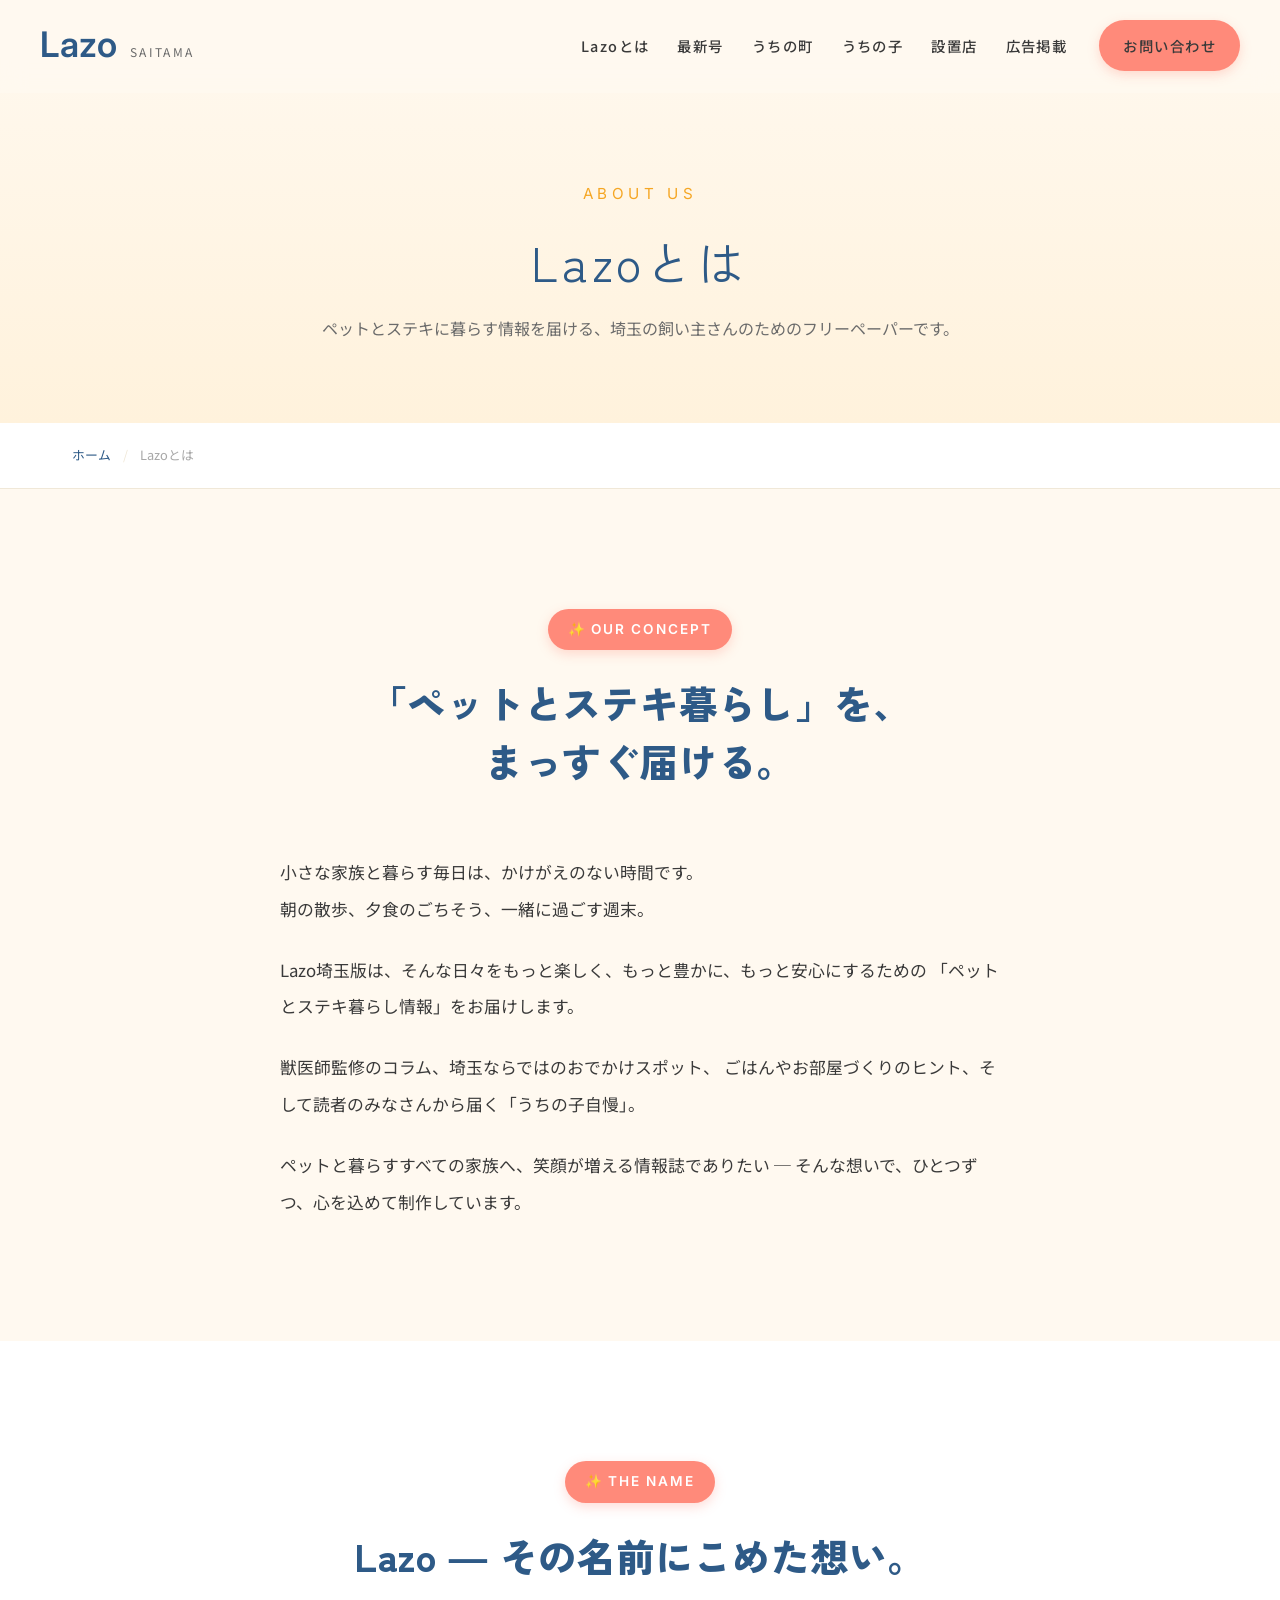
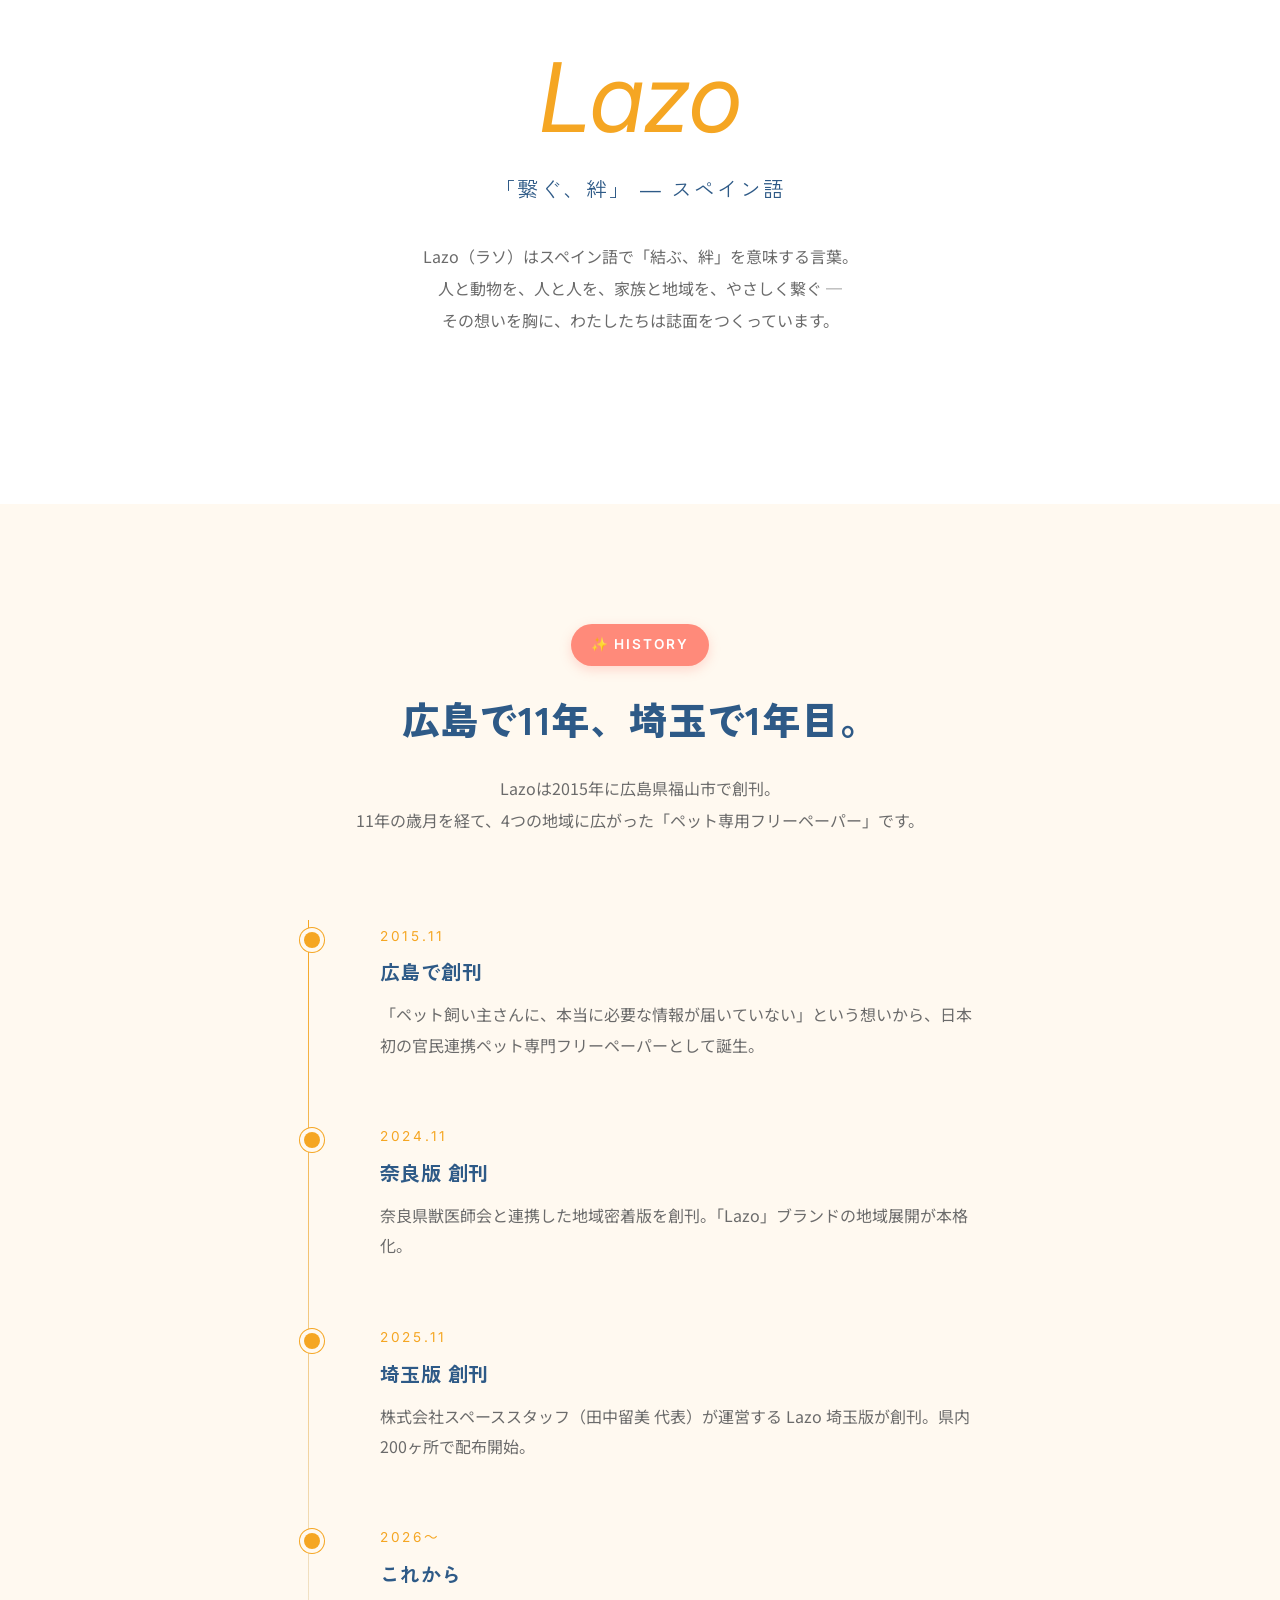
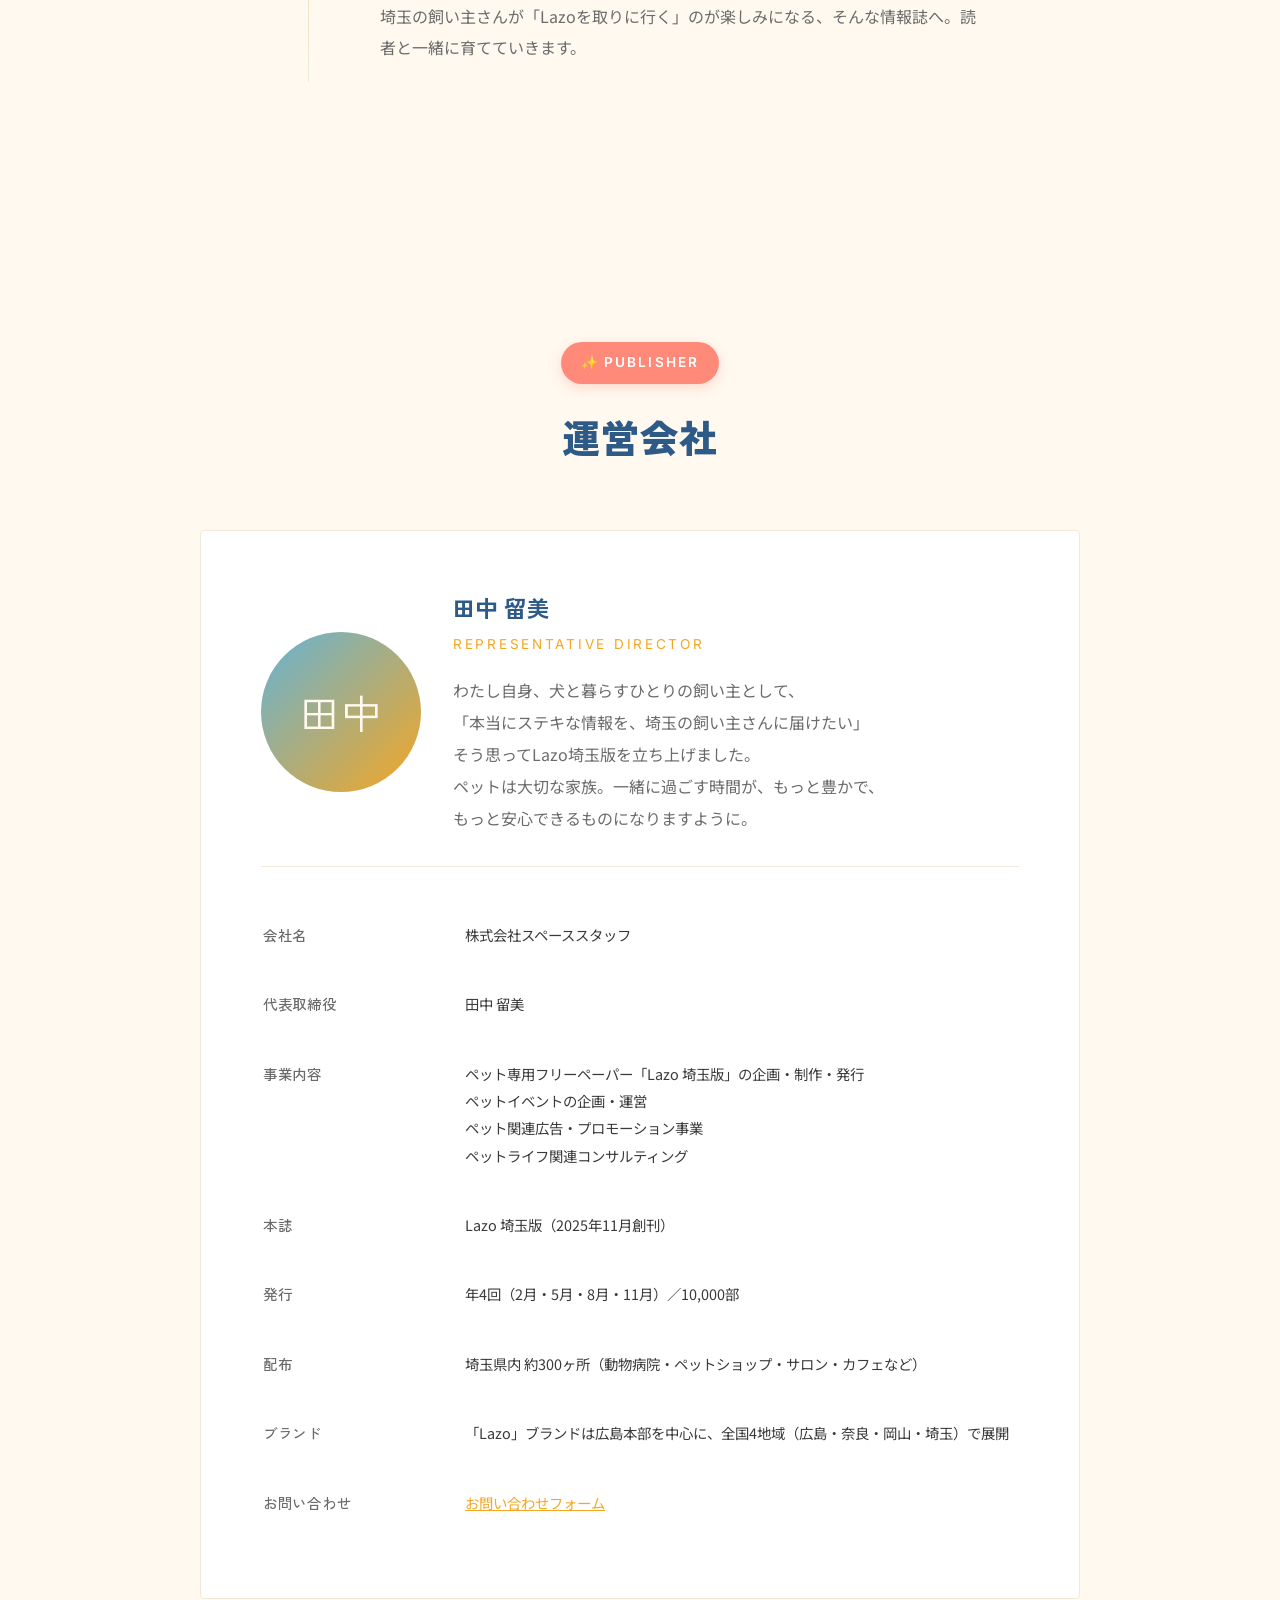
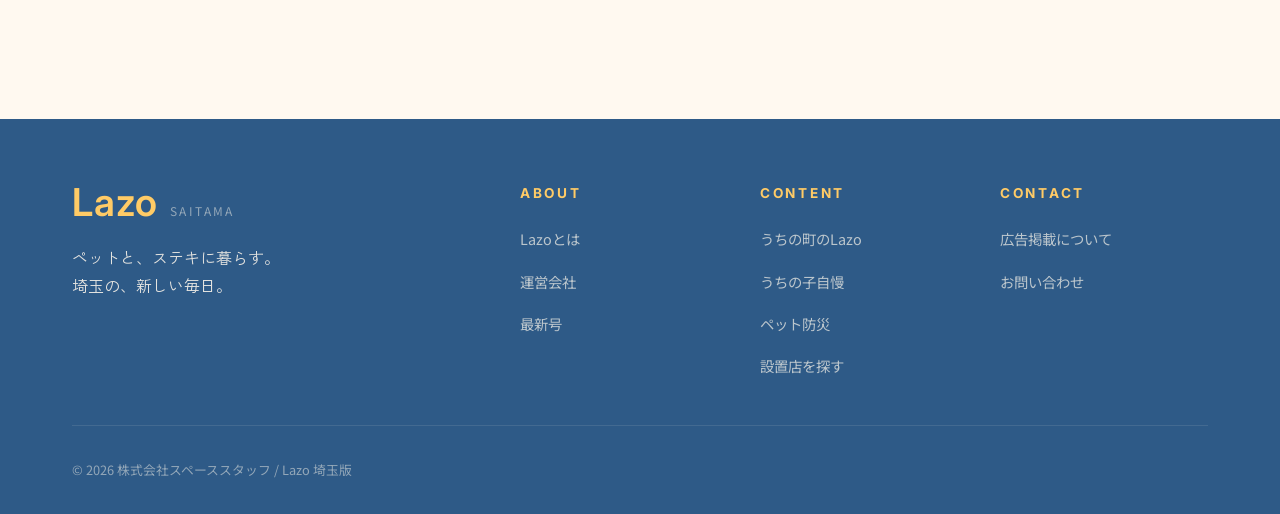
==== about.html @ b461d2d9 "Initial commit: Lazo 埼玉版 公式サイト初版 - 全11ページの静的HTML構成 - Zen Kaku Gothic New / Noto Sans JPによるゴシックデザイン -" ====
<!DOCTYPE html>
<html lang="ja">
<head>
<meta charset="UTF-8">
<meta name="viewport" content="width=device-width, initial-scale=1.0">
<title>Lazoとは ｜ Lazo 埼玉版</title>
<meta name="description" content="Lazo埼玉版は、ペットとステキに暮らす情報を届けるフリーペーパー。株式会社スペーススタッフ、代表取締役 田中留美が運営。">
<link rel="preconnect" href="https://fonts.googleapis.com">
<link rel="preconnect" href="https://fonts.gstatic.com" crossorigin>
<link href="https://fonts.googleapis.com/css2?family=Inter:wght@400;500;600;700&family=Noto+Sans+JP:wght@400;500;600;700;900&family=Zen+Kaku+Gothic+New:wght@500;700;900&display=swap" rel="stylesheet">
<link rel="stylesheet" href="css/style.css">
</head>
<body>

<header class="site-header">
    <div class="header-inner">
        <a href="index.html" class="site-logo">
            <span class="site-logo-mark">Lazo</span>
            <span class="site-logo-sub">SAITAMA</span>
        </a>
        <nav class="site-nav">
            <ul>
                <li><a href="about.html">Lazoとは</a></li>
                <li><a href="latest.html">最新号</a></li>
                <li><a href="area.html">うちの町</a></li>
                <li><a href="community.html">うちの子</a></li>
                <li><a href="shops.html">設置店</a></li>
                <li><a href="ad.html">広告掲載</a></li>
            </ul>
            <a href="contact.html" class="header-cta">お問い合わせ</a>
        </nav>
        <button class="menu-toggle" aria-label="メニュー"><span></span><span></span><span></span></button>
    </div>
</header>

<section class="page-hero">
    <div class="container">
        <div class="page-hero-eyebrow">ABOUT US</div>
        <h1 class="page-hero-title">Lazoとは</h1>
        <p class="page-hero-lead">ペットとステキに暮らす情報を届ける、埼玉の飼い主さんのためのフリーペーパーです。</p>
    </div>
</section>

<nav class="breadcrumb">
    <ol>
        <li><a href="index.html">ホーム</a></li>
        <li>Lazoとは</li>
    </ol>
</nav>

<!-- Concept -->
<section>
    <div class="container-narrow">
        <div class="section-header">
            <span class="section-eyebrow">OUR CONCEPT</span>
            <h2 class="section-title">「ペットとステキ暮らし」を、<br>まっすぐ届ける。</h2>
        </div>
        <div style="line-height: 2.2; color: var(--color-text); font-size: 1.05rem; max-width: 720px; margin: 0 auto;">
            <p style="margin-bottom: 24px;">
                小さな家族と暮らす毎日は、かけがえのない時間です。<br>
                朝の散歩、夕食のごちそう、一緒に過ごす週末。
            </p>
            <p style="margin-bottom: 24px;">
                Lazo埼玉版は、そんな日々をもっと楽しく、もっと豊かに、もっと安心にするための
                「ペットとステキ暮らし情報」をお届けします。
            </p>
            <p style="margin-bottom: 24px;">
                獣医師監修のコラム、埼玉ならではのおでかけスポット、
                ごはんやお部屋づくりのヒント、そして読者のみなさんから届く「うちの子自慢」。
            </p>
            <p>
                ペットと暮らすすべての家族へ、笑顔が増える情報誌でありたい ─
                そんな想いで、ひとつずつ、心を込めて制作しています。
            </p>
        </div>
    </div>
</section>

<!-- The Name -->
<section class="story">
    <div class="container-narrow">
        <div class="section-header">
            <span class="section-eyebrow">THE NAME</span>
            <h2 class="section-title">Lazo ― その名前にこめた想い。</h2>
        </div>

        <div style="text-align: center; margin: 48px auto; max-width: 680px;">
            <div style="font-family: var(--font-accent); font-size: 6rem; color: var(--color-gold); font-style: italic; line-height: 1; margin-bottom: 24px;">Lazo</div>
            <div style="font-family: var(--font-serif); font-size: 1.3rem; color: var(--color-primary); letter-spacing: 0.1em; margin-bottom: 32px;">「繋ぐ、絆」 ― スペイン語</div>
            <p style="line-height: 2; color: var(--color-text-sub);">
                Lazo（ラソ）はスペイン語で「結ぶ、絆」を意味する言葉。<br>
                人と動物を、人と人を、家族と地域を、やさしく繋ぐ ─<br>
                その想いを胸に、わたしたちは誌面をつくっています。
            </p>
        </div>
    </div>
</section>

<!-- History -->
<section class="pillars">
    <div class="container-narrow">
        <div class="section-header">
            <span class="section-eyebrow">HISTORY</span>
            <h2 class="section-title">広島で11年、埼玉で1年目。</h2>
            <p class="section-lead">
                Lazoは2015年に広島県福山市で創刊。<br>
                11年の歳月を経て、4つの地域に広がった「ペット専用フリーペーパー」です。
            </p>
        </div>

        <div class="story-timeline" style="max-width: 680px; margin: 48px auto 0;">
            <div class="story-item">
                <div class="story-date">2015.11</div>
                <h3 class="story-title">広島で創刊</h3>
                <p class="story-text">「ペット飼い主さんに、本当に必要な情報が届いていない」という想いから、日本初の官民連携ペット専門フリーペーパーとして誕生。</p>
            </div>
            <div class="story-item">
                <div class="story-date">2024.11</div>
                <h3 class="story-title">奈良版 創刊</h3>
                <p class="story-text">奈良県獣医師会と連携した地域密着版を創刊。「Lazo」ブランドの地域展開が本格化。</p>
            </div>
            <div class="story-item">
                <div class="story-date">2025.11</div>
                <h3 class="story-title">埼玉版 創刊</h3>
                <p class="story-text">株式会社スペーススタッフ（田中留美 代表）が運営する Lazo 埼玉版が創刊。県内200ヶ所で配布開始。</p>
            </div>
            <div class="story-item">
                <div class="story-date">2026〜</div>
                <h3 class="story-title">これから</h3>
                <p class="story-text">埼玉の飼い主さんが「Lazoを取りに行く」のが楽しみになる、そんな情報誌へ。読者と一緒に育てていきます。</p>
            </div>
        </div>
    </div>
</section>

<!-- Company -->
<section class="company" id="company">
    <div class="container">
        <div class="section-header">
            <span class="section-eyebrow">PUBLISHER</span>
            <h2 class="section-title">運営会社</h2>
        </div>

        <div class="company-content">
            <div class="company-intro">
                <div class="company-avatar">田中</div>
                <div class="company-greeting">
                    <h3>田中 留美</h3>
                    <div class="company-greeting-role">REPRESENTATIVE DIRECTOR</div>
                    <p class="company-greeting-text">
                        わたし自身、犬と暮らすひとりの飼い主として、<br>
                        「本当にステキな情報を、埼玉の飼い主さんに届けたい」<br>
                        そう思ってLazo埼玉版を立ち上げました。<br>
                        ペットは大切な家族。一緒に過ごす時間が、もっと豊かで、<br>
                        もっと安心できるものになりますように。
                    </p>
                </div>
            </div>

            <table class="company-table">
                <tr>
                    <th>会社名</th>
                    <td>株式会社スペーススタッフ</td>
                </tr>
                <tr>
                    <th>代表取締役</th>
                    <td>田中 留美</td>
                </tr>
                <tr>
                    <th>事業内容</th>
                    <td>
                        ペット専用フリーペーパー「Lazo 埼玉版」の企画・制作・発行<br>
                        ペットイベントの企画・運営<br>
                        ペット関連広告・プロモーション事業<br>
                        ペットライフ関連コンサルティング
                    </td>
                </tr>
                <tr>
                    <th>本誌</th>
                    <td>Lazo 埼玉版（2025年11月創刊）</td>
                </tr>
                <tr>
                    <th>発行</th>
                    <td>年4回（2月・5月・8月・11月）／10,000部</td>
                </tr>
                <tr>
                    <th>配布</th>
                    <td>埼玉県内 約300ヶ所（動物病院・ペットショップ・サロン・カフェなど）</td>
                </tr>
                <tr>
                    <th>ブランド</th>
                    <td>「Lazo」ブランドは広島本部を中心に、全国4地域（広島・奈良・岡山・埼玉）で展開</td>
                </tr>
                <tr>
                    <th>お問い合わせ</th>
                    <td><a href="contact.html" style="color: var(--color-gold); text-decoration: underline;">お問い合わせフォーム</a></td>
                </tr>
            </table>
        </div>
    </div>
</section>

<footer class="site-footer">
    <div class="footer-inner">
        <div class="footer-top">
            <div class="footer-brand">
                <a href="index.html" class="site-logo">
                    <span class="site-logo-mark">Lazo</span>
                    <span class="site-logo-sub">SAITAMA</span>
                </a>
                <p class="footer-tagline">ペットと、ステキに暮らす。<br>埼玉の、新しい毎日。</p>
            </div>
            <div class="footer-nav">
                <h4>ABOUT</h4>
                <ul>
                    <li><a href="about.html">Lazoとは</a></li>
                    <li><a href="about.html#company">運営会社</a></li>
                    <li><a href="latest.html">最新号</a></li>
                </ul>
            </div>
            <div class="footer-nav">
                <h4>CONTENT</h4>
                <ul>
                    <li><a href="area.html">うちの町のLazo</a></li>
                    <li><a href="community.html">うちの子自慢</a></li>
                    <li><a href="disaster.html">ペット防災</a></li>
                    <li><a href="shops.html">設置店を探す</a></li>
                </ul>
            </div>
            <div class="footer-nav">
                <h4>CONTACT</h4>
                <ul>
                    <li><a href="ad.html">広告掲載について</a></li>
                    <li><a href="contact.html">お問い合わせ</a></li>
                </ul>
            </div>
        </div>
        <div class="footer-bottom">
            <div>© <span data-current-year>2026</span> 株式会社スペーススタッフ / Lazo 埼玉版</div>
        </div>
    </div>
</footer>

<script src="js/main.js"></script>
</body>
</html>
---- css/style.css ----
/* ================================================
   Lazo 埼玉版 公式サイト
   運営：株式会社スペーススタッフ
   Design System
================================================ */

/* ---------- Reset & Base ---------- */
*, *::before, *::after {
    box-sizing: border-box;
    margin: 0;
    padding: 0;
}

:root {
    /* Colors - Pop & Friendly */
    --color-primary: #2E5A87;        /* 明るいブルー */
    --color-primary-light: #4A7AB0;
    --color-cream: #FFF9F0;           /* あったかクリーム */
    --color-cream-deep: #FFF2DC;
    --color-gold: #F5A623;            /* 明るいマスタード */
    --color-gold-light: #FFCB66;
    --color-coral: #FF8A7A;           /* サンゴピンク */
    --color-coral-light: #FFB3A7;
    --color-mint: #7ECBB0;             /* ミントグリーン */
    --color-mint-light: #B3E0CE;
    --color-sky: #8ECAE6;              /* スカイブルー */
    --color-yellow: #FFE66D;           /* サニーイエロー */
    --color-arakawa: #65B3D6;         /* ポップな荒川ブルー */
    --color-chichibu: #9FC77A;        /* ポップな秩父グリーン */
    --color-text: #3A3A3A;
    --color-text-sub: #6B6B6B;
    --color-text-light: #A8A8A8;
    --color-border: #F0E8D8;
    --color-white: #FFFFFF;

    /* Typography - Modern Gothic */
    --font-serif: 'Zen Kaku Gothic New', 'Hiragino Sans', 'Yu Gothic', sans-serif;
    --font-sans: 'Noto Sans JP', 'Hiragino Sans', 'Yu Gothic', sans-serif;
    --font-accent: 'Inter', 'Noto Sans JP', sans-serif;

    /* Spacing */
    --space-xs: 8px;
    --space-sm: 16px;
    --space-md: 32px;
    --space-lg: 64px;
    --space-xl: 120px;

    /* Layout */
    --max-width: 1200px;
    --max-width-narrow: 880px;

    /* Transitions */
    --transition-base: 0.4s cubic-bezier(0.4, 0, 0.2, 1);
    --transition-slow: 0.8s cubic-bezier(0.4, 0, 0.2, 1);
}

html {
    scroll-behavior: smooth;
    font-size: 16px;
}

body {
    font-family: var(--font-sans);
    color: var(--color-text);
    background-color: var(--color-cream);
    line-height: 1.9;
    -webkit-font-smoothing: antialiased;
    overflow-x: hidden;
    font-weight: 400;
}

/* ---------- Paw prints background pattern ---------- */
.paw-bg {
    position: absolute;
    width: 100%;
    height: 100%;
    top: 0;
    left: 0;
    pointer-events: none;
    opacity: 0.05;
    background-image:
        radial-gradient(circle at 12% 18%, var(--color-primary) 2px, transparent 3px),
        radial-gradient(circle at 85% 45%, var(--color-coral) 2px, transparent 3px),
        radial-gradient(circle at 40% 70%, var(--color-gold) 2px, transparent 3px),
        radial-gradient(circle at 70% 85%, var(--color-mint) 2px, transparent 3px);
    background-size: 180px 180px;
}

img {
    max-width: 100%;
    height: auto;
    display: block;
}

a {
    color: inherit;
    text-decoration: none;
    transition: opacity var(--transition-base);
}

a:hover {
    opacity: 0.7;
}

button {
    font-family: inherit;
    cursor: pointer;
    border: none;
    background: none;
}

ul, ol {
    list-style: none;
}

/* ---------- Typography ---------- */
.font-serif { font-family: var(--font-serif); }
.font-sans  { font-family: var(--font-sans); }
.font-accent { font-family: var(--font-accent); }

h1, h2, h3, h4, h5 {
    font-family: var(--font-serif);
    font-weight: 700;
    line-height: 1.5;
    letter-spacing: 0.02em;
}

/* ---------- Layout ---------- */
.container {
    max-width: var(--max-width);
    margin: 0 auto;
    padding: 0 var(--space-md);
}

.container-narrow {
    max-width: var(--max-width-narrow);
    margin: 0 auto;
    padding: 0 var(--space-md);
}

section {
    padding: var(--space-xl) 0;
    position: relative;
}

/* ---------- Header ---------- */
.site-header {
    position: fixed;
    top: 0;
    left: 0;
    width: 100%;
    padding: 20px var(--space-md);
    background: rgba(255, 249, 240, 0.9);
    backdrop-filter: blur(12px);
    -webkit-backdrop-filter: blur(12px);
    z-index: 100;
    transition: var(--transition-base);
    border-bottom: 2px solid transparent;
}

.site-header.scrolled {
    padding: 12px var(--space-md);
    border-bottom-color: var(--color-gold-light);
    box-shadow: 0 4px 20px rgba(245, 166, 35, 0.08);
}

.header-inner {
    max-width: var(--max-width);
    margin: 0 auto;
    display: flex;
    align-items: center;
    justify-content: space-between;
}

.site-logo {
    display: flex;
    align-items: baseline;
    gap: 12px;
}

.site-logo-mark {
    font-family: var(--font-accent);
    font-size: 2.2rem;
    font-weight: 600;
    color: var(--color-primary);
    letter-spacing: 0.02em;
    line-height: 1;
}

.site-logo-sub {
    font-size: 0.75rem;
    color: var(--color-text-sub);
    font-weight: 400;
    letter-spacing: 0.2em;
}

.site-nav {
    display: flex;
    align-items: center;
    gap: var(--space-md);
}

.site-nav ul {
    display: flex;
    gap: 28px;
}

.site-nav a {
    font-size: 0.9rem;
    font-weight: 500;
    color: var(--color-text);
    letter-spacing: 0.1em;
    position: relative;
}

.site-nav a::after {
    content: '';
    position: absolute;
    bottom: -6px;
    left: 0;
    width: 0;
    height: 1px;
    background: var(--color-gold);
    transition: width var(--transition-base);
}

.site-nav a:hover::after {
    width: 100%;
}

.header-cta {
    padding: 12px 24px;
    background: var(--color-coral);
    color: var(--color-white);
    font-size: 0.85rem;
    letter-spacing: 0.05em;
    border-radius: 40px;
    font-weight: 700;
    transition: all var(--transition-base);
    box-shadow: 0 4px 12px rgba(255, 138, 122, 0.3);
}

.header-cta:hover {
    background: var(--color-coral-light);
    opacity: 1;
    transform: translateY(-2px);
    box-shadow: 0 6px 16px rgba(255, 138, 122, 0.4);
}

.menu-toggle {
    display: none;
    width: 32px;
    height: 24px;
    position: relative;
    z-index: 101;
}

.menu-toggle span {
    display: block;
    width: 100%;
    height: 1.5px;
    background: var(--color-primary);
    position: absolute;
    left: 0;
    transition: var(--transition-base);
}

.menu-toggle span:nth-child(1) { top: 4px; }
.menu-toggle span:nth-child(2) { top: 50%; transform: translateY(-50%); }
.menu-toggle span:nth-child(3) { bottom: 4px; }

.menu-toggle.active span:nth-child(1) { top: 50%; transform: rotate(45deg); }
.menu-toggle.active span:nth-child(2) { opacity: 0; }
.menu-toggle.active span:nth-child(3) { bottom: 50%; transform: rotate(-45deg); }

/* ---------- Hero ---------- */
.hero {
    min-height: 100vh;
    padding: 180px 0 var(--space-xl);
    position: relative;
    overflow: hidden;
    background:
        radial-gradient(circle at 90% 10%, rgba(255, 230, 109, 0.25) 0%, transparent 40%),
        radial-gradient(circle at 10% 90%, rgba(255, 138, 122, 0.15) 0%, transparent 40%),
        radial-gradient(circle at 80% 80%, rgba(126, 203, 176, 0.12) 0%, transparent 40%),
        linear-gradient(180deg, var(--color-cream) 0%, var(--color-cream-deep) 100%);
}

.hero::before, .hero::after {
    content: none;
}

.hero-inner {
    max-width: var(--max-width);
    margin: 0 auto;
    padding: 0 var(--space-md);
    display: grid;
    grid-template-columns: 1.2fr 1fr;
    gap: var(--space-lg);
    align-items: center;
    position: relative;
    z-index: 2;
}

.hero-copy {
    position: relative;
}

.hero-eyebrow {
    display: inline-block;
    font-family: var(--font-accent);
    font-size: 0.85rem;
    letter-spacing: 0.15em;
    color: var(--color-white);
    margin-bottom: 24px;
    position: relative;
    padding: 8px 20px 8px 20px;
    background: var(--color-coral);
    border-radius: 40px;
    font-weight: 600;
    box-shadow: 0 4px 12px rgba(255, 138, 122, 0.3);
}

.hero-eyebrow::before {
    content: '✨ ';
    margin-right: 4px;
}

.hero-title {
    font-size: clamp(2rem, 4.5vw, 3.8rem);
    font-weight: 800;
    color: var(--color-primary);
    line-height: 1.4;
    margin-bottom: 32px;
    letter-spacing: 0.02em;
}

.hero-title .highlight {
    color: var(--color-coral);
    font-family: var(--font-serif);
    position: relative;
    display: inline-block;
}

.hero-title .highlight::after {
    content: '';
    position: absolute;
    bottom: -6px;
    left: 0;
    right: 0;
    height: 8px;
    background: var(--color-yellow);
    z-index: -1;
    border-radius: 40px;
    opacity: 0.6;
}

.hero-lead {
    font-size: 1.05rem;
    color: var(--color-text-sub);
    line-height: 2;
    margin-bottom: 40px;
    max-width: 520px;
}

.hero-meta {
    display: flex;
    gap: var(--space-md);
    padding-top: 32px;
    border-top: 1px solid var(--color-border);
    margin-bottom: 40px;
}

.hero-meta-item {
    flex: 1;
}

.hero-meta-label {
    font-size: 0.75rem;
    letter-spacing: 0.2em;
    color: var(--color-text-light);
    margin-bottom: 6px;
}

.hero-meta-value {
    font-family: var(--font-serif);
    font-size: 1.1rem;
    color: var(--color-primary);
}

.hero-cta {
    display: flex;
    gap: 16px;
    flex-wrap: wrap;
}

.btn {
    display: inline-flex;
    align-items: center;
    gap: 12px;
    padding: 18px 40px;
    font-size: 0.95rem;
    letter-spacing: 0.05em;
    border-radius: 40px;
    transition: var(--transition-base);
    position: relative;
    overflow: hidden;
    font-weight: 700;
}

.btn-primary {
    background: var(--color-coral);
    color: var(--color-white);
    box-shadow: 0 6px 18px rgba(255, 138, 122, 0.35);
}

.btn-primary:hover {
    background: var(--color-coral-light);
    opacity: 1;
    transform: translateY(-3px);
    box-shadow: 0 10px 24px rgba(255, 138, 122, 0.45);
}

.btn-outline {
    background: var(--color-white);
    color: var(--color-primary);
    border: 2px solid var(--color-primary);
    box-shadow: 0 4px 12px rgba(46, 90, 135, 0.1);
}

.btn-outline:hover {
    background: var(--color-primary);
    color: var(--color-white);
    opacity: 1;
    transform: translateY(-3px);
    box-shadow: 0 8px 20px rgba(46, 90, 135, 0.25);
}

.btn-arrow {
    font-family: var(--font-accent);
    font-size: 1.2em;
    line-height: 1;
}

/* Hero Visual */
.hero-visual {
    position: relative;
    aspect-ratio: 4/5;
    max-width: 500px;
    margin: 0 auto;
}

.hero-image-frame {
    position: absolute;
    inset: 0;
    background: linear-gradient(135deg, var(--color-sky) 0%, var(--color-mint) 100%);
    border-radius: 32px;
    overflow: hidden;
    box-shadow: 0 20px 50px rgba(46, 90, 135, 0.2);
    transform: rotate(-2deg);
    border: 4px solid var(--color-white);
}

.hero-image {
    width: 100%;
    height: 100%;
    object-fit: cover;
    mix-blend-mode: luminosity;
    opacity: 0.85;
}

.hero-image-badge {
    position: absolute;
    top: -30px;
    right: -30px;
    width: 150px;
    height: 150px;
    background: var(--color-yellow);
    border-radius: 50%;
    display: flex;
    flex-direction: column;
    align-items: center;
    justify-content: center;
    color: var(--color-primary);
    text-align: center;
    box-shadow: 0 10px 30px rgba(255, 230, 109, 0.5);
    animation: slowSpin 40s linear infinite;
    border: 4px solid var(--color-white);
    z-index: 2;
}

.hero-image-badge-inner {
    animation: slowSpin 40s linear infinite reverse;
}

@keyframes slowSpin {
    from { transform: rotate(0deg); }
    to { transform: rotate(360deg); }
}

.hero-image-badge strong {
    font-family: var(--font-accent);
    font-size: 2rem;
    display: block;
    line-height: 1;
    margin: 4px 0;
}

.hero-image-badge span {
    font-size: 0.7rem;
    letter-spacing: 0.2em;
    display: block;
}

.hero-issue-label {
    position: absolute;
    bottom: 24px;
    left: 24px;
    background: rgba(248, 243, 234, 0.95);
    backdrop-filter: blur(10px);
    padding: 16px 24px;
    border-radius: 2px;
    max-width: 70%;
}

.hero-issue-label-title {
    font-family: var(--font-serif);
    font-size: 1rem;
    color: var(--color-primary);
    margin-bottom: 4px;
}

.hero-issue-label-date {
    font-size: 0.75rem;
    color: var(--color-text-sub);
    letter-spacing: 0.1em;
}

/* Hero decoration */
.hero-ribbon {
    position: absolute;
    top: 15%;
    left: -5%;
    width: 120%;
    height: 2px;
    background: linear-gradient(90deg, transparent 0%, var(--color-gold) 50%, transparent 100%);
    opacity: 0.3;
    transform: rotate(-15deg);
    z-index: 1;
}

/* ---------- Section Title ---------- */
.section-header {
    text-align: center;
    margin-bottom: var(--space-lg);
}

.section-eyebrow {
    font-family: var(--font-accent);
    font-size: 0.85rem;
    letter-spacing: 0.15em;
    color: var(--color-white);
    background: var(--color-coral);
    margin-bottom: 24px;
    text-transform: uppercase;
    display: inline-block;
    position: relative;
    padding: 8px 20px;
    border-radius: 40px;
    font-weight: 600;
    box-shadow: 0 4px 12px rgba(255, 138, 122, 0.3);
}

.section-eyebrow::before {
    content: '✨';
    margin-right: 4px;
}

.section-title {
    font-size: clamp(1.8rem, 3vw, 2.6rem);
    font-weight: 800;
    color: var(--color-primary);
    line-height: 1.5;
    margin-bottom: 24px;
    letter-spacing: 0.02em;
}

.section-lead {
    font-size: 1rem;
    color: var(--color-text-sub);
    line-height: 2;
    max-width: 640px;
    margin: 0 auto;
}

/* ---------- Story Timeline ---------- */
.story {
    background: var(--color-white);
    position: relative;
}

.story-timeline {
    max-width: 880px;
    margin: var(--space-lg) auto 0;
    position: relative;
    padding-left: 40px;
}

.story-timeline::before {
    content: '';
    position: absolute;
    left: 8px;
    top: 20px;
    bottom: 20px;
    width: 1px;
    background: linear-gradient(180deg, var(--color-gold) 0%, var(--color-border) 100%);
}

.story-item {
    position: relative;
    padding: 24px 0 40px 40px;
}

.story-item::before {
    content: '';
    position: absolute;
    left: -36px;
    top: 32px;
    width: 16px;
    height: 16px;
    background: var(--color-gold);
    border-radius: 50%;
    box-shadow: 0 0 0 4px var(--color-cream), 0 0 0 5px var(--color-gold);
}

.story-date {
    font-family: var(--font-accent);
    font-size: 0.85rem;
    letter-spacing: 0.2em;
    color: var(--color-gold);
    margin-bottom: 8px;
}

.story-title {
    font-size: 1.25rem;
    color: var(--color-primary);
    margin-bottom: 12px;
}

.story-text {
    color: var(--color-text-sub);
    line-height: 1.9;
}

/* ---------- Three Pillars ---------- */
.pillars {
    background: var(--color-cream);
}

.pillars-grid {
    display: grid;
    grid-template-columns: repeat(3, 1fr);
    gap: var(--space-md);
    margin-top: var(--space-lg);
}

.pillar-card {
    background: var(--color-white);
    padding: 60px 40px;
    text-align: center;
    position: relative;
    overflow: hidden;
    transition: var(--transition-base);
    border-radius: 28px;
    border: 3px solid var(--color-cream-deep);
    box-shadow: 0 6px 20px rgba(46, 90, 135, 0.06);
}

.pillar-card:hover {
    transform: translateY(-8px) rotate(-1deg);
    box-shadow: 0 20px 40px rgba(255, 138, 122, 0.18);
    border-color: var(--color-coral-light);
}

.pillar-card:nth-child(1)::before { background: var(--color-coral); }
.pillar-card:nth-child(2)::before { background: var(--color-mint); }
.pillar-card:nth-child(3)::before { background: var(--color-sky); }

.pillar-card::before {
    content: '';
    position: absolute;
    top: -40px;
    right: -40px;
    width: 120px;
    height: 120px;
    background: var(--color-yellow);
    border-radius: 50%;
    opacity: 0.25;
    transition: transform 0.6s ease;
}

.pillar-card:hover::before {
    transform: scale(1.3);
}

.pillar-icon {
    width: 90px;
    height: 90px;
    margin: 0 auto 32px;
    color: var(--color-coral);
    background: var(--color-cream);
    border-radius: 50%;
    padding: 20px;
    position: relative;
    z-index: 1;
}

.pillar-card:nth-child(2) .pillar-icon { color: var(--color-mint); }
.pillar-card:nth-child(3) .pillar-icon { color: var(--color-sky); }

.pillar-icon svg {
    width: 100%;
    height: 100%;
}

.pillar-number {
    font-family: var(--font-accent);
    font-size: 0.85rem;
    letter-spacing: 0.3em;
    color: var(--color-gold);
    margin-bottom: 16px;
}

.pillar-title {
    font-size: 1.5rem;
    color: var(--color-primary);
    margin-bottom: 20px;
}

.pillar-text {
    color: var(--color-text-sub);
    line-height: 2;
    margin-bottom: 32px;
    font-size: 0.95rem;
}

.pillar-link {
    font-size: 0.85rem;
    letter-spacing: 0.15em;
    color: var(--color-primary);
    display: inline-flex;
    align-items: center;
    gap: 8px;
    font-weight: 500;
}

.pillar-link::after {
    content: '→';
    transition: transform var(--transition-base);
}

.pillar-card:hover .pillar-link::after {
    transform: translateX(4px);
}

/* ---------- Area Selector ---------- */
.area-section {
    background: var(--color-white);
}

.area-selector {
    margin-top: var(--space-lg);
    background: var(--color-cream);
    padding: 60px;
    border-radius: 32px;
    position: relative;
    overflow: hidden;
    border: 3px dashed var(--color-gold-light);
}

.area-selector::before {
    content: '埼玉';
    position: absolute;
    top: -80px;
    right: -40px;
    font-family: var(--font-serif);
    font-size: 20rem;
    color: var(--color-cream-deep);
    opacity: 0.6;
    z-index: 0;
    font-weight: 300;
}

.area-selector-inner {
    position: relative;
    z-index: 1;
}

.area-selector-title {
    text-align: center;
    font-size: 1.4rem;
    color: var(--color-primary);
    margin-bottom: 40px;
}

.area-grid {
    display: grid;
    grid-template-columns: repeat(auto-fill, minmax(120px, 1fr));
    gap: 12px;
    max-width: 920px;
    margin: 0 auto;
}

.area-item {
    padding: 16px 20px;
    background: var(--color-white);
    text-align: center;
    font-size: 0.9rem;
    color: var(--color-primary);
    transition: var(--transition-base);
    cursor: pointer;
    border-radius: 16px;
    border: 2px solid var(--color-cream-deep);
    font-weight: 500;
}

.area-item:hover {
    background: var(--color-coral);
    color: var(--color-white);
    transform: translateY(-3px) scale(1.05);
    border-color: var(--color-coral);
    box-shadow: 0 8px 20px rgba(255, 138, 122, 0.3);
}

.area-item-name {
    display: block;
    font-family: var(--font-serif);
}

.area-item-count {
    display: block;
    font-size: 0.7rem;
    color: var(--color-text-light);
    margin-top: 4px;
    letter-spacing: 0.1em;
}

.area-item:hover .area-item-count {
    color: var(--color-gold-light);
}

/* ---------- Latest Issue Feature ---------- */
.latest {
    background: linear-gradient(135deg, var(--color-primary) 0%, var(--color-arakawa) 100%);
    color: var(--color-cream);
    position: relative;
    overflow: hidden;
}

.latest-cover {
    border-radius: 32px !important;
    transform: rotate(-3deg);
    border: 4px solid var(--color-white);
}

.latest::before {
    content: 'Vol.02';
    position: absolute;
    bottom: -80px;
    right: -40px;
    font-family: var(--font-accent);
    font-size: 24rem;
    color: rgba(196, 157, 95, 0.08);
    line-height: 1;
    font-style: italic;
}

.latest .section-eyebrow,
.latest .section-title {
    color: var(--color-cream);
}

.latest .section-eyebrow {
    color: var(--color-gold-light);
}

.latest .section-eyebrow::before,
.latest .section-eyebrow::after {
    background: var(--color-gold-light);
}

.latest .section-lead {
    color: rgba(248, 243, 234, 0.8);
}

.latest-content {
    display: grid;
    grid-template-columns: 1fr 1.2fr;
    gap: var(--space-lg);
    align-items: center;
    margin-top: var(--space-lg);
    position: relative;
    z-index: 1;
}

.latest-cover {
    aspect-ratio: 3/4;
    background: linear-gradient(135deg, var(--color-chichibu) 0%, var(--color-arakawa) 100%);
    border-radius: 4px;
    box-shadow: 0 40px 80px rgba(0, 0, 0, 0.3);
    position: relative;
    overflow: hidden;
}

.latest-cover-content {
    padding: 40px;
    height: 100%;
    display: flex;
    flex-direction: column;
    justify-content: space-between;
    color: var(--color-cream);
}

.latest-cover-title {
    font-family: var(--font-serif);
    font-size: 2rem;
    line-height: 1.3;
    margin-top: 40px;
}

.latest-cover-vol {
    font-family: var(--font-accent);
    font-size: 4rem;
    line-height: 1;
    font-style: italic;
    opacity: 0.9;
}

.latest-details {
    padding: 40px 0;
}

.latest-issue-meta {
    display: flex;
    gap: 32px;
    margin-bottom: 32px;
    font-size: 0.85rem;
    letter-spacing: 0.1em;
    color: var(--color-gold-light);
}

.latest-title {
    font-family: var(--font-serif);
    font-size: 2.2rem;
    line-height: 1.4;
    margin-bottom: 32px;
    color: var(--color-cream);
}

.latest-description {
    line-height: 2;
    color: rgba(248, 243, 234, 0.85);
    margin-bottom: 40px;
}

.latest-features {
    margin-bottom: 40px;
}

.latest-features li {
    padding: 16px 0;
    border-bottom: 1px solid rgba(248, 243, 234, 0.15);
    display: flex;
    align-items: center;
    gap: 16px;
}

.latest-feature-tag {
    display: inline-block;
    padding: 4px 12px;
    background: rgba(196, 157, 95, 0.2);
    color: var(--color-gold-light);
    font-size: 0.75rem;
    letter-spacing: 0.15em;
    border-radius: 2px;
    min-width: 70px;
    text-align: center;
}

.latest .btn-primary {
    background: var(--color-gold);
    color: var(--color-primary);
}

.latest .btn-primary:hover {
    background: var(--color-cream);
}

/* ---------- Community Gallery ---------- */
.community {
    background: var(--color-cream);
}

.community-grid {
    display: grid;
    grid-template-columns: repeat(4, 1fr);
    gap: 20px;
    margin-top: var(--space-lg);
}

.community-card {
    aspect-ratio: 1;
    background: var(--color-white);
    border-radius: 24px;
    overflow: hidden;
    position: relative;
    transition: var(--transition-base);
    cursor: pointer;
    border: 2px solid var(--color-cream-deep);
}

.community-card:hover {
    transform: translateY(-6px) rotate(2deg);
    box-shadow: 0 20px 40px rgba(255, 138, 122, 0.2);
    border-color: var(--color-coral-light);
}

.community-card:nth-child(even):hover {
    transform: translateY(-6px) rotate(-2deg);
}

.community-card-image {
    width: 100%;
    height: 70%;
    background: linear-gradient(135deg, var(--color-arakawa) 0%, var(--color-chichibu) 100%);
    position: relative;
    overflow: hidden;
}

.community-card-image img {
    width: 100%;
    height: 100%;
    object-fit: cover;
}

.community-card-content {
    padding: 16px 20px;
}

.community-card-name {
    font-family: var(--font-serif);
    font-size: 1rem;
    color: var(--color-primary);
    margin-bottom: 4px;
}

.community-card-meta {
    font-size: 0.75rem;
    color: var(--color-text-light);
    letter-spacing: 0.1em;
}

.community-cta {
    text-align: center;
    margin-top: var(--space-lg);
}

/* ---------- Disaster / Safety ---------- */
.disaster-section {
    background: var(--color-white);
    background-image:
        linear-gradient(180deg, rgba(106, 143, 168, 0.05) 0%, transparent 50%),
        radial-gradient(circle at 80% 20%, rgba(122, 145, 102, 0.06) 0%, transparent 50%);
    position: relative;
}

.disaster-content {
    display: grid;
    grid-template-columns: 1fr 1fr;
    gap: var(--space-lg);
    align-items: center;
    margin-top: var(--space-lg);
}

.disaster-visual {
    aspect-ratio: 1;
    background: var(--color-cream);
    border-radius: 50%;
    position: relative;
    overflow: hidden;
    display: flex;
    align-items: center;
    justify-content: center;
}

.disaster-visual svg {
    width: 60%;
    height: 60%;
    color: var(--color-arakawa);
}

.disaster-text h3 {
    font-size: 1.8rem;
    color: var(--color-primary);
    margin-bottom: 24px;
    line-height: 1.5;
}

.disaster-text p {
    line-height: 2;
    color: var(--color-text-sub);
    margin-bottom: 24px;
}

.disaster-features {
    margin: 32px 0;
}

.disaster-features li {
    padding: 12px 0;
    padding-left: 28px;
    position: relative;
    color: var(--color-text);
}

.disaster-features li::before {
    content: '';
    position: absolute;
    left: 0;
    top: 22px;
    width: 16px;
    height: 1px;
    background: var(--color-gold);
}

/* ---------- Events ---------- */
.events {
    background: var(--color-cream);
}

.events-list {
    max-width: 920px;
    margin: var(--space-lg) auto 0;
}

.event-item {
    display: grid;
    grid-template-columns: 160px 1fr auto;
    gap: var(--space-md);
    padding: 32px 0;
    border-bottom: 1px solid var(--color-border);
    align-items: center;
    transition: var(--transition-base);
}

.event-item:hover {
    background: var(--color-white);
    padding-left: 20px;
    padding-right: 20px;
    margin-left: -20px;
    margin-right: -20px;
}

.event-date {
    font-family: var(--font-serif);
}

.event-date-month {
    font-family: var(--font-accent);
    font-size: 0.85rem;
    color: var(--color-gold);
    letter-spacing: 0.2em;
    margin-bottom: 4px;
}

.event-date-day {
    font-size: 2.2rem;
    color: var(--color-primary);
    line-height: 1;
}

.event-info h4 {
    font-size: 1.2rem;
    color: var(--color-primary);
    margin-bottom: 8px;
}

.event-meta {
    display: flex;
    gap: 16px;
    font-size: 0.85rem;
    color: var(--color-text-sub);
}

.event-tag {
    display: inline-block;
    padding: 4px 12px;
    background: var(--color-gold);
    color: var(--color-cream);
    font-size: 0.75rem;
    letter-spacing: 0.1em;
    border-radius: 2px;
}

.event-tag.tag-grief { background: var(--color-arakawa); }
.event-tag.tag-disaster { background: var(--color-chichibu); }
.event-tag.tag-seminar { background: var(--color-gold); }

/* ---------- Project 100 ---------- */
.project-100 {
    background: linear-gradient(135deg, var(--color-coral) 0%, var(--color-gold) 100%);
    color: var(--color-white);
    text-align: center;
    position: relative;
    overflow: hidden;
}

.project-100 .benefit-item {
    border-radius: 20px !important;
}

.project-100::before,
.project-100::after {
    content: '';
    position: absolute;
    border: 1px solid rgba(196, 157, 95, 0.2);
    border-radius: 50%;
}

.project-100::before {
    width: 600px;
    height: 600px;
    top: -200px;
    left: -200px;
}

.project-100::after {
    width: 400px;
    height: 400px;
    bottom: -150px;
    right: -100px;
}

.project-100 .section-eyebrow {
    color: var(--color-gold-light);
}

.project-100 .section-eyebrow::before,
.project-100 .section-eyebrow::after {
    background: var(--color-gold-light);
}

.project-100 .section-title {
    color: var(--color-white);
}

.project-100 .section-eyebrow {
    background: var(--color-white);
    color: var(--color-coral);
}

.project-100-counter {
    font-family: var(--font-accent);
    font-size: 5rem;
    font-weight: 300;
    color: var(--color-gold-light);
    line-height: 1;
    margin: 40px 0;
    letter-spacing: 0.05em;
}

.project-100-counter .slash {
    color: rgba(248, 243, 234, 0.3);
    margin: 0 16px;
}

.project-100-benefits {
    display: grid;
    grid-template-columns: repeat(4, 1fr);
    gap: 32px;
    max-width: 880px;
    margin: var(--space-lg) auto;
    text-align: left;
}

.benefit-item {
    padding: 24px;
    background: rgba(248, 243, 234, 0.05);
    border: 1px solid rgba(196, 157, 95, 0.2);
    border-radius: 2px;
}

.benefit-number {
    font-family: var(--font-accent);
    font-size: 1.5rem;
    color: var(--color-gold-light);
    margin-bottom: 12px;
    font-style: italic;
}

.benefit-title {
    font-family: var(--font-serif);
    font-size: 1rem;
    color: var(--color-cream);
    margin-bottom: 8px;
}

.benefit-text {
    font-size: 0.85rem;
    color: rgba(248, 243, 234, 0.7);
    line-height: 1.8;
}

/* ---------- Memorial ---------- */
.memorial {
    background: #191F2C;
    color: rgba(248, 243, 234, 0.9);
    padding: var(--space-xl) 0;
    position: relative;
}

.memorial .section-eyebrow {
    color: var(--color-gold-light);
}

.memorial .section-eyebrow::before,
.memorial .section-eyebrow::after {
    background: var(--color-gold-light);
}

.memorial .section-title {
    color: var(--color-cream);
    font-weight: 300;
}

.memorial .section-lead {
    color: rgba(248, 243, 234, 0.7);
}

.memorial-messages {
    max-width: 720px;
    margin: var(--space-lg) auto 0;
}

.memorial-message {
    padding: 24px 0;
    border-bottom: 1px solid rgba(196, 157, 95, 0.15);
    text-align: center;
}

.memorial-message-name {
    font-family: var(--font-serif);
    font-size: 1.2rem;
    color: var(--color-gold-light);
    margin-bottom: 8px;
    letter-spacing: 0.1em;
}

.memorial-message-text {
    font-size: 0.95rem;
    color: rgba(248, 243, 234, 0.7);
    line-height: 1.9;
    font-style: italic;
}

.memorial-cta {
    text-align: center;
    margin-top: var(--space-lg);
}

.memorial-cta .btn-outline {
    color: var(--color-cream);
    border-color: rgba(196, 157, 95, 0.3);
}

.memorial-cta .btn-outline:hover {
    background: var(--color-gold);
    border-color: var(--color-gold);
    color: var(--color-primary);
}

/* ---------- Ad CTA ---------- */
.ad-cta {
    background: var(--color-white);
}

.ad-cta-box {
    background: linear-gradient(135deg, var(--color-yellow) 0%, var(--color-coral-light) 100%);
    padding: 80px;
    border-radius: 40px;
    display: grid;
    grid-template-columns: 1fr 1fr;
    gap: var(--space-lg);
    align-items: center;
    position: relative;
    overflow: hidden;
}

.ad-cta-box::before {
    content: '🐾';
    position: absolute;
    top: 40px;
    right: 40px;
    font-size: 6rem;
    opacity: 0.2;
    transform: rotate(20deg);
}

.ad-cta-pricing {
    border-radius: 24px !important;
}

.ad-cta-eyebrow {
    font-family: var(--font-accent);
    font-size: 0.95rem;
    letter-spacing: 0.3em;
    color: var(--color-gold);
    margin-bottom: 20px;
}

.ad-cta-title {
    font-size: 2rem;
    color: var(--color-primary);
    line-height: 1.5;
    margin-bottom: 24px;
}

.ad-cta-text {
    color: var(--color-text-sub);
    line-height: 2;
    margin-bottom: 32px;
}

.ad-cta-pricing {
    background: var(--color-white);
    padding: 32px;
    border-radius: 4px;
    border: 1px solid var(--color-border);
}

.ad-cta-pricing-label {
    font-size: 0.75rem;
    letter-spacing: 0.2em;
    color: var(--color-text-light);
    margin-bottom: 16px;
}

.ad-cta-pricing-tiers {
    display: grid;
    gap: 16px;
}

.pricing-tier {
    display: flex;
    justify-content: space-between;
    padding: 12px 0;
    border-bottom: 1px solid var(--color-border);
}

.pricing-tier:last-child { border-bottom: none; }

.pricing-tier-size {
    color: var(--color-text);
    font-family: var(--font-serif);
}

.pricing-tier-price {
    font-family: var(--font-accent);
    font-size: 1.2rem;
    color: var(--color-primary);
}

.pricing-tier-price .unit {
    font-size: 0.8rem;
    color: var(--color-text-sub);
    margin-left: 2px;
}

/* ---------- Company ---------- */
.company {
    background: var(--color-cream);
}

.company-content {
    max-width: 880px;
    margin: var(--space-lg) auto 0;
    background: var(--color-white);
    padding: 60px;
    border-radius: 4px;
    border: 1px solid var(--color-border);
}

.company-intro {
    display: grid;
    grid-template-columns: 160px 1fr;
    gap: var(--space-md);
    margin-bottom: var(--space-md);
    align-items: center;
    padding-bottom: var(--space-md);
    border-bottom: 1px solid var(--color-border);
}

.company-avatar {
    width: 160px;
    height: 160px;
    border-radius: 50%;
    background: linear-gradient(135deg, var(--color-arakawa) 0%, var(--color-gold) 100%);
    display: flex;
    align-items: center;
    justify-content: center;
    color: var(--color-cream);
    font-family: var(--font-serif);
    font-size: 2.5rem;
    letter-spacing: 0.05em;
}

.company-greeting h3 {
    font-size: 1.4rem;
    color: var(--color-primary);
    margin-bottom: 8px;
}

.company-greeting-role {
    font-family: var(--font-accent);
    font-size: 0.85rem;
    letter-spacing: 0.2em;
    color: var(--color-gold);
    margin-bottom: 16px;
}

.company-greeting-text {
    color: var(--color-text-sub);
    line-height: 2;
}

.company-table {
    width: 100%;
    font-size: 0.9rem;
}

.company-table tr {
    border-bottom: 1px solid var(--color-border);
}

.company-table tr:last-child { border-bottom: none; }

.company-table th,
.company-table td {
    padding: 20px 0;
    text-align: left;
    vertical-align: top;
}

.company-table th {
    width: 200px;
    color: var(--color-text-sub);
    font-weight: 500;
    font-family: var(--font-serif);
    letter-spacing: 0.05em;
}

.company-table td {
    color: var(--color-text);
}

/* ---------- Footer ---------- */
.site-footer {
    background: var(--color-primary);
    color: rgba(248, 243, 234, 0.7);
    padding: var(--space-lg) 0 var(--space-md);
}

.footer-inner {
    max-width: var(--max-width);
    margin: 0 auto;
    padding: 0 var(--space-md);
}

.footer-top {
    display: grid;
    grid-template-columns: 2fr 1fr 1fr 1fr;
    gap: var(--space-md);
    padding-bottom: var(--space-md);
    border-bottom: 1px solid rgba(248, 243, 234, 0.1);
}

.footer-brand .site-logo-mark {
    color: var(--color-gold-light);
    font-size: 2.4rem;
}

.footer-brand .site-logo-sub {
    color: rgba(248, 243, 234, 0.5);
}

.footer-tagline {
    margin-top: 20px;
    font-family: var(--font-serif);
    color: rgba(248, 243, 234, 0.9);
    font-size: 1rem;
    line-height: 1.8;
}

.footer-nav h4 {
    color: var(--color-gold-light);
    font-family: var(--font-accent);
    font-size: 0.85rem;
    letter-spacing: 0.2em;
    margin-bottom: 20px;
    text-transform: uppercase;
}

.footer-nav ul li {
    margin-bottom: 12px;
}

.footer-nav a {
    font-size: 0.9rem;
}

.footer-bottom {
    padding-top: var(--space-md);
    display: flex;
    justify-content: space-between;
    align-items: center;
    font-size: 0.8rem;
    color: rgba(248, 243, 234, 0.5);
}

.footer-bottom a:hover { color: var(--color-gold-light); opacity: 1; }

.footer-social {
    display: flex;
    gap: 16px;
}

.footer-social a {
    width: 40px;
    height: 40px;
    border: 1px solid rgba(248, 243, 234, 0.2);
    border-radius: 50%;
    display: flex;
    align-items: center;
    justify-content: center;
    transition: var(--transition-base);
}

.footer-social a:hover {
    border-color: var(--color-gold);
    background: var(--color-gold);
    color: var(--color-primary);
    opacity: 1;
}

.footer-social svg {
    width: 16px;
    height: 16px;
}

/* ---------- Page Hero (sub pages) ---------- */
.page-hero {
    padding: 180px 0 80px;
    background: linear-gradient(180deg, var(--color-cream) 0%, var(--color-cream-deep) 100%);
    text-align: center;
    position: relative;
    overflow: hidden;
}

.page-hero-eyebrow {
    font-family: var(--font-accent);
    font-size: 0.95rem;
    letter-spacing: 0.3em;
    color: var(--color-gold);
    margin-bottom: 16px;
}

.page-hero-title {
    font-size: clamp(2rem, 4vw, 3rem);
    color: var(--color-primary);
    font-weight: 400;
    margin-bottom: 16px;
    letter-spacing: 0.08em;
}

.page-hero-lead {
    color: var(--color-text-sub);
    max-width: 640px;
    margin: 0 auto;
}

/* ---------- Breadcrumb ---------- */
.breadcrumb {
    padding: 20px 0;
    background: var(--color-white);
    border-bottom: 1px solid var(--color-border);
}

.breadcrumb ol {
    display: flex;
    gap: 12px;
    font-size: 0.8rem;
    color: var(--color-text-light);
    max-width: var(--max-width);
    margin: 0 auto;
    padding: 0 var(--space-md);
}

.breadcrumb li + li::before {
    content: '/';
    margin-right: 12px;
    color: var(--color-border);
}

.breadcrumb a { color: var(--color-primary); }

/* ---------- Forms ---------- */
.form-group {
    margin-bottom: 24px;
}

.form-label {
    display: block;
    font-size: 0.9rem;
    color: var(--color-primary);
    margin-bottom: 8px;
    font-family: var(--font-serif);
}

.form-label .required {
    color: var(--color-gold);
    font-size: 0.75rem;
    margin-left: 8px;
}

.form-input,
.form-textarea,
.form-select {
    width: 100%;
    padding: 14px 18px;
    background: var(--color-white);
    border: 1px solid var(--color-border);
    font-size: 1rem;
    font-family: inherit;
    color: var(--color-text);
    border-radius: 2px;
    transition: var(--transition-base);
}

.form-input:focus,
.form-textarea:focus,
.form-select:focus {
    outline: none;
    border-color: var(--color-gold);
    background: var(--color-cream);
}

.form-textarea {
    min-height: 160px;
    resize: vertical;
}

/* ---------- Utility ---------- */
.text-center { text-align: center; }
.mt-md { margin-top: var(--space-md); }
.mt-lg { margin-top: var(--space-lg); }

/* Fade-in animation */
.fade-in {
    opacity: 0;
    transform: translateY(20px);
    transition: opacity 0.8s ease, transform 0.8s ease;
}

.fade-in.visible {
    opacity: 1;
    transform: translateY(0);
}

/* ---------- Responsive ---------- */
@media (max-width: 960px) {
    :root {
        --space-xl: 80px;
        --space-lg: 48px;
    }

    .site-nav ul {
        display: none;
    }

    .menu-toggle {
        display: block;
    }

    .site-nav.open ul {
        display: flex;
        flex-direction: column;
        position: fixed;
        top: 0;
        left: 0;
        width: 100%;
        height: 100vh;
        background: var(--color-cream);
        padding: 120px var(--space-md) var(--space-md);
        gap: var(--space-md);
        z-index: 99;
    }

    .site-nav.open ul a {
        font-size: 1.2rem;
        font-family: var(--font-serif);
    }

    .header-cta {
        display: none;
    }

    .hero-inner {
        grid-template-columns: 1fr;
        text-align: center;
    }

    .hero-copy {
        order: 2;
    }

    .hero-eyebrow {
        padding-left: 0;
        text-align: center;
    }

    .hero-eyebrow::before {
        display: none;
    }

    .hero-visual {
        order: 1;
        max-width: 360px;
    }

    .hero-meta {
        flex-direction: column;
        gap: 16px;
    }

    .hero-cta {
        justify-content: center;
    }

    .pillars-grid {
        grid-template-columns: 1fr;
    }

    .community-grid {
        grid-template-columns: repeat(2, 1fr);
    }

    .latest-content,
    .disaster-content,
    .ad-cta-box {
        grid-template-columns: 1fr;
    }

    .ad-cta-box {
        padding: 40px;
    }

    .project-100-benefits {
        grid-template-columns: repeat(2, 1fr);
    }

    .project-100-counter {
        font-size: 3rem;
    }

    .footer-top {
        grid-template-columns: 1fr 1fr;
    }

    .company-intro {
        grid-template-columns: 1fr;
        text-align: center;
    }

    .company-avatar {
        margin: 0 auto;
    }

    .company-content {
        padding: 32px;
    }

    .area-selector {
        padding: 32px;
    }

    .event-item {
        grid-template-columns: 1fr;
        text-align: left;
    }

    .event-date {
        display: flex;
        gap: 12px;
        align-items: baseline;
    }

    .event-date-day {
        font-size: 1.6rem;
    }
}

@media (max-width: 560px) {
    .container {
        padding: 0 20px;
    }

    .hero {
        padding: 140px 0 60px;
    }

    .hero-title {
        font-size: 1.8rem;
    }

    .section-title {
        font-size: 1.6rem;
    }

    .community-grid {
        grid-template-columns: 1fr 1fr;
        gap: 12px;
    }

    .project-100-benefits {
        grid-template-columns: 1fr;
    }

    .footer-top {
        grid-template-columns: 1fr;
    }

    .footer-bottom {
        flex-direction: column;
        gap: 16px;
        text-align: center;
    }
}

/* ---------- Hover glow for links ---------- */
.btn::after {
    content: '';
    position: absolute;
    top: 0;
    left: -100%;
    width: 100%;
    height: 100%;
    background: linear-gradient(90deg, transparent 0%, rgba(255,255,255,0.1) 50%, transparent 100%);
    transition: left 0.6s ease;
}

.btn:hover::after {
    left: 100%;
}

/* ---------- Print ---------- */
@media print {
    .site-header, .site-footer, .btn { display: none; }
}
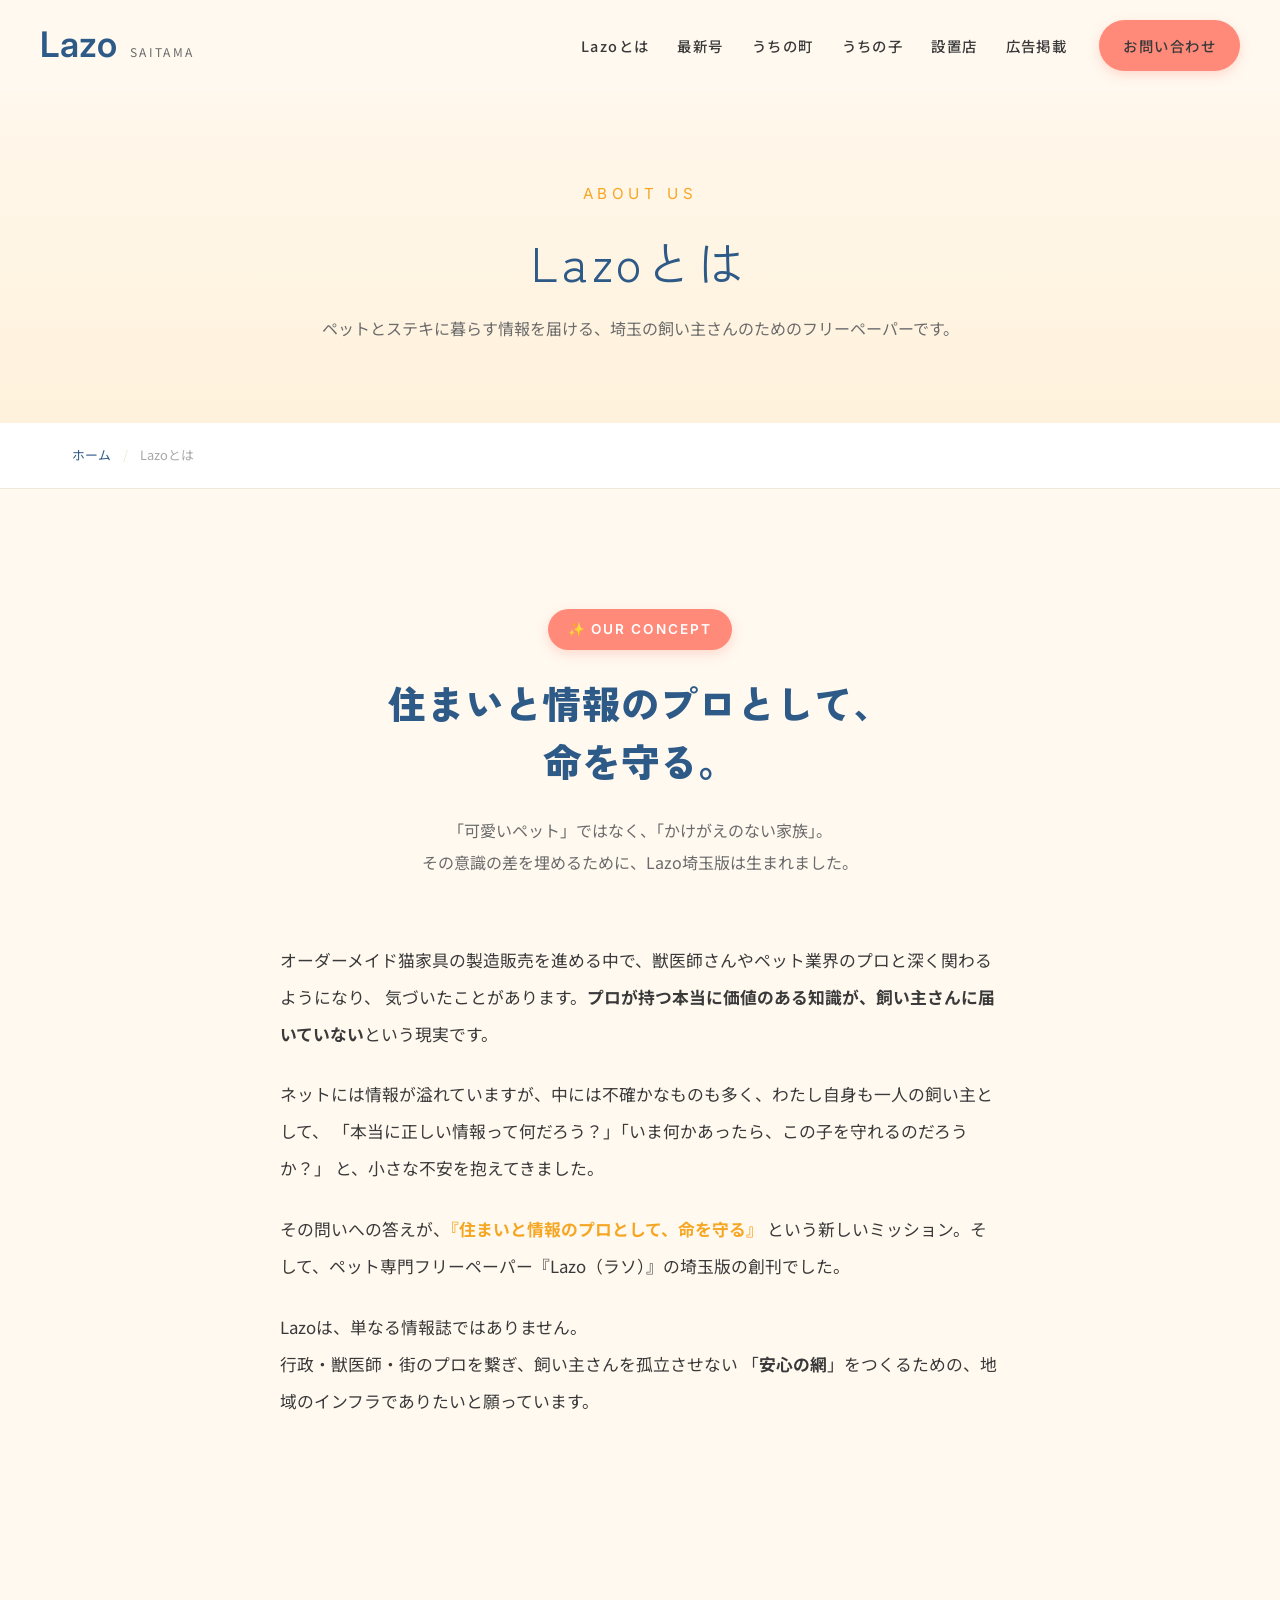
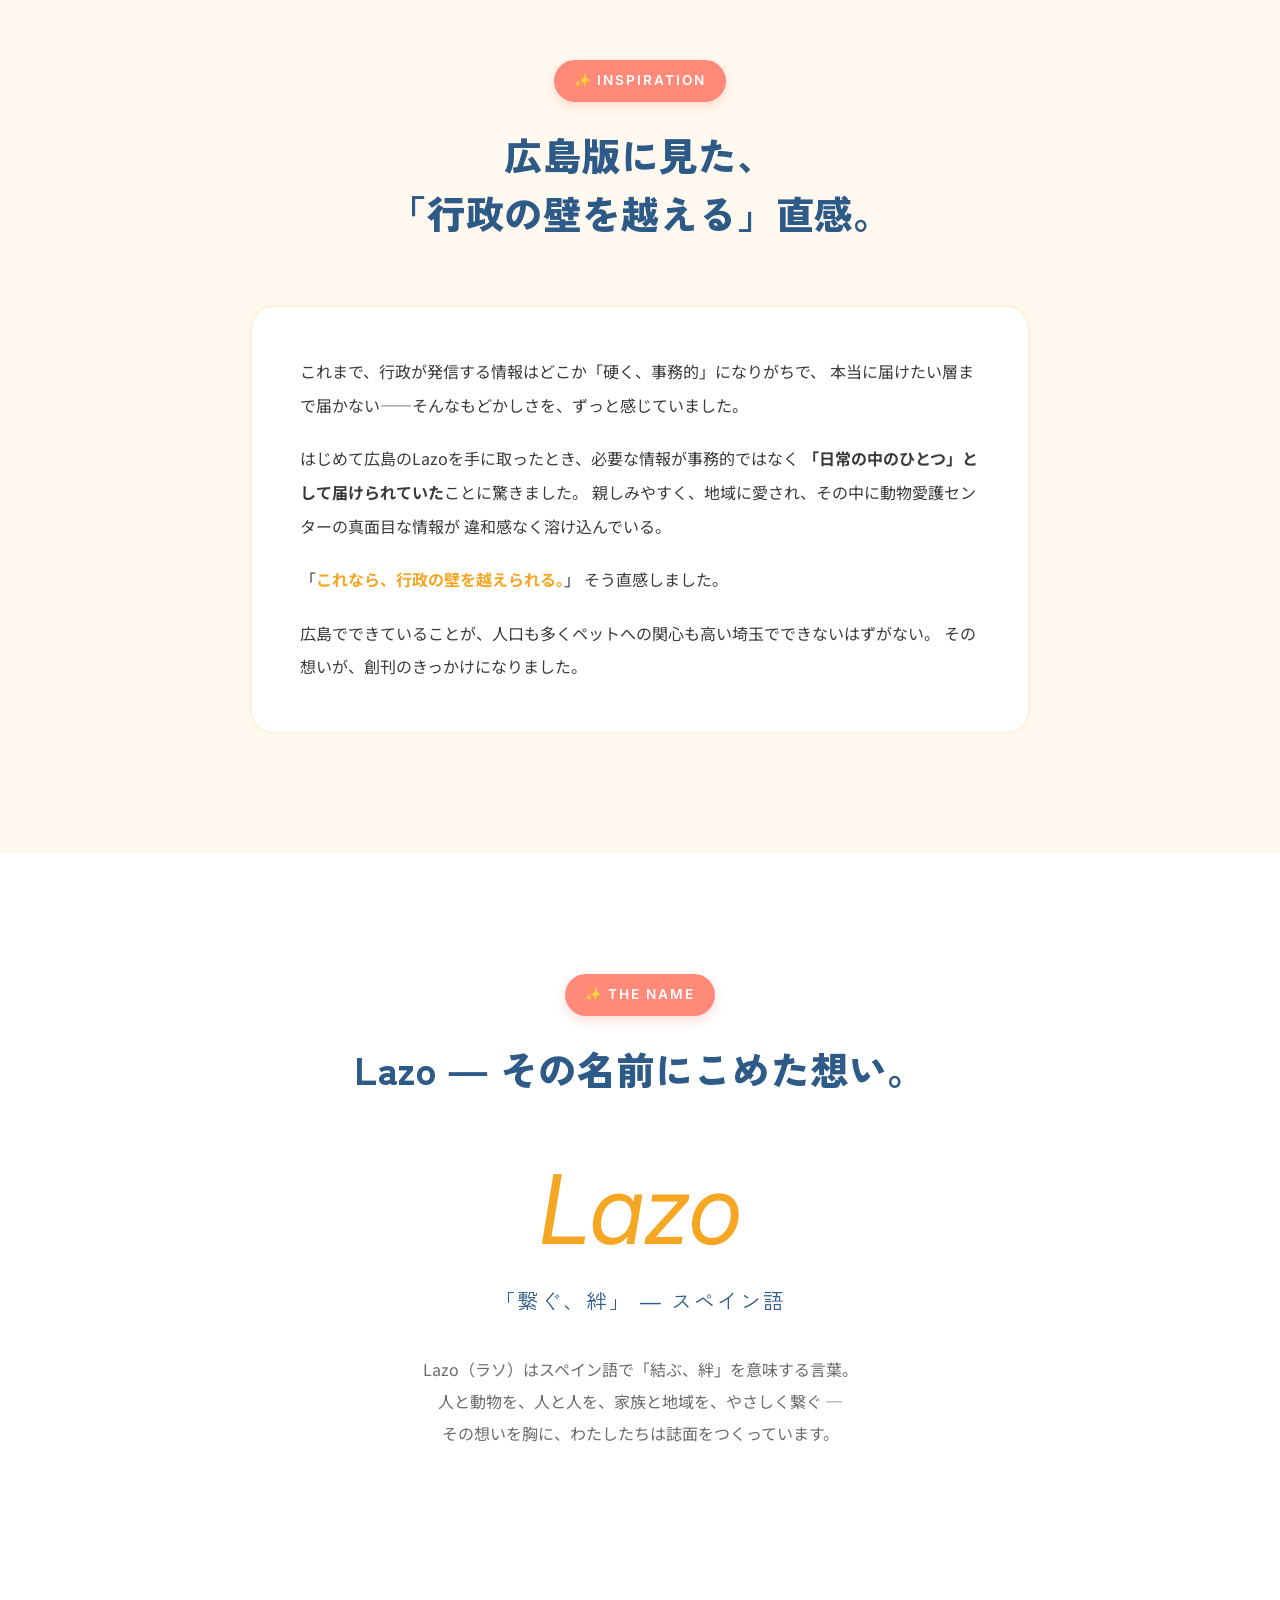
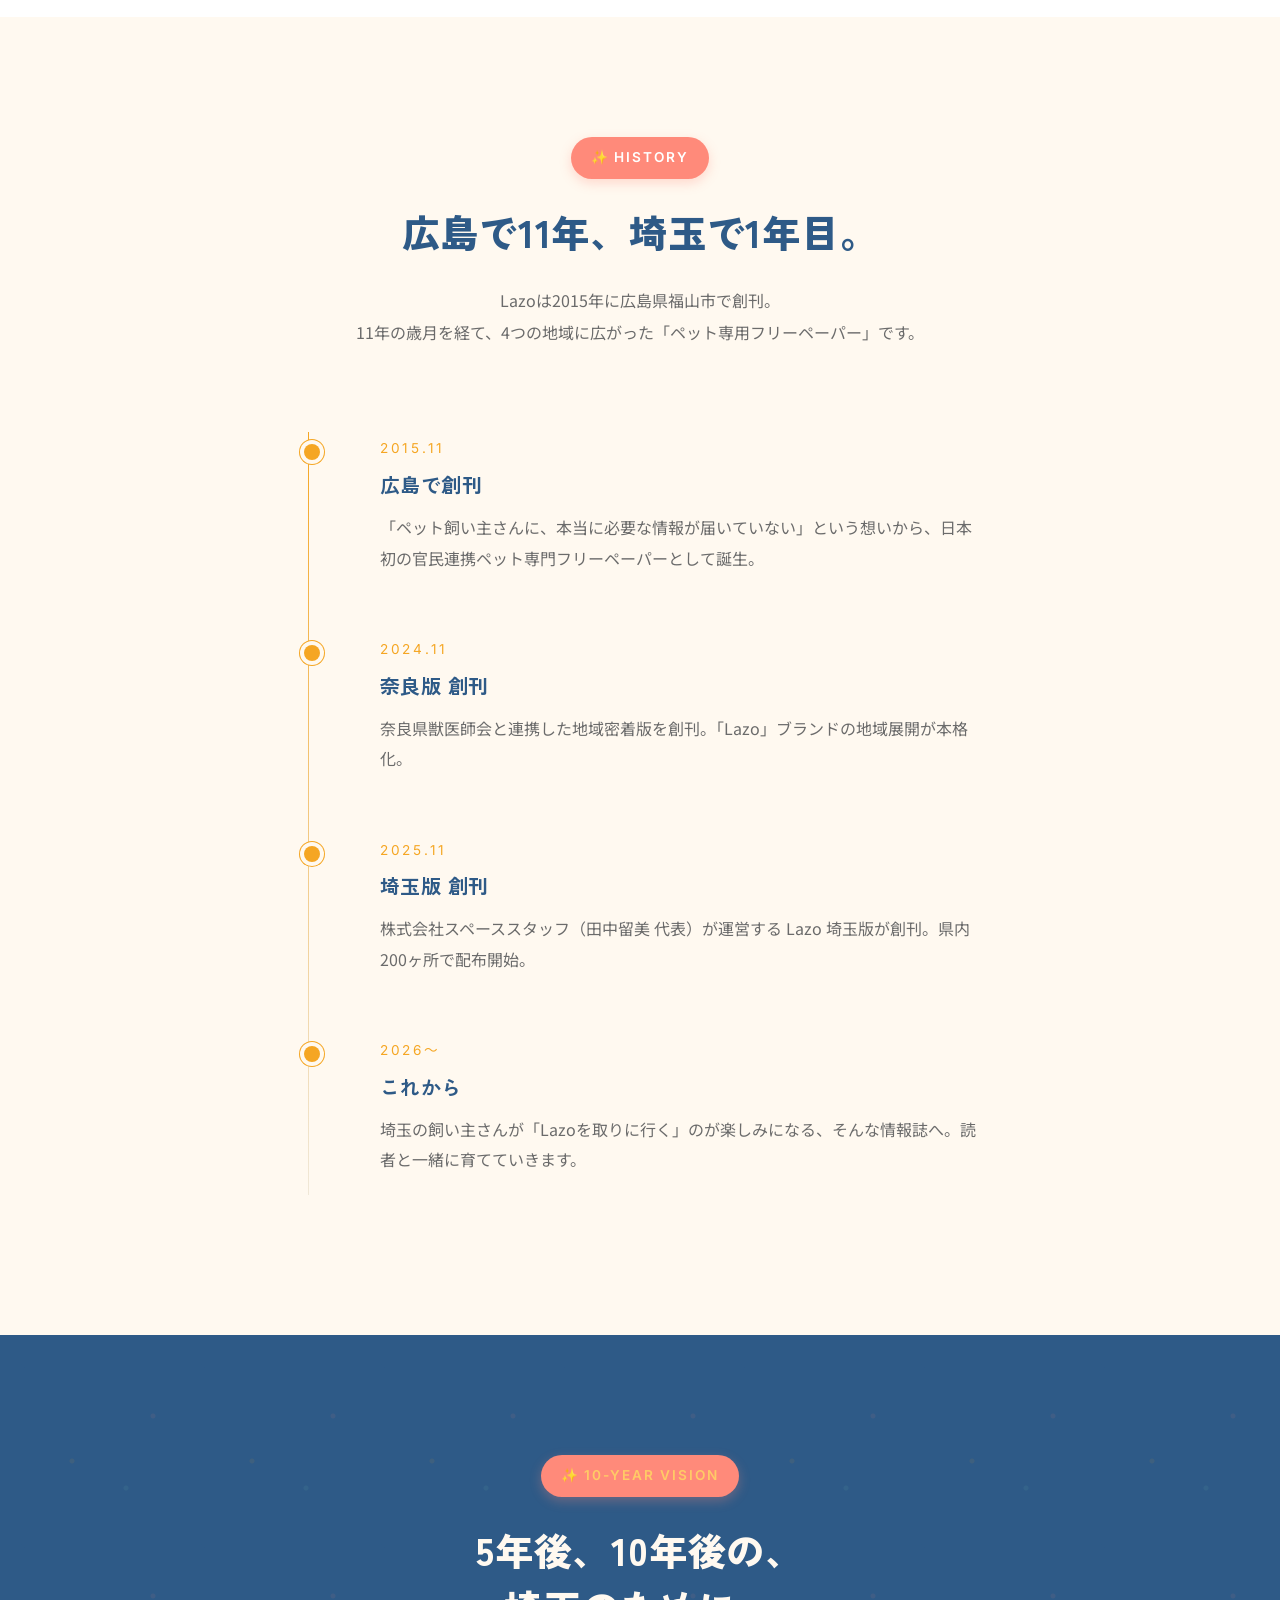
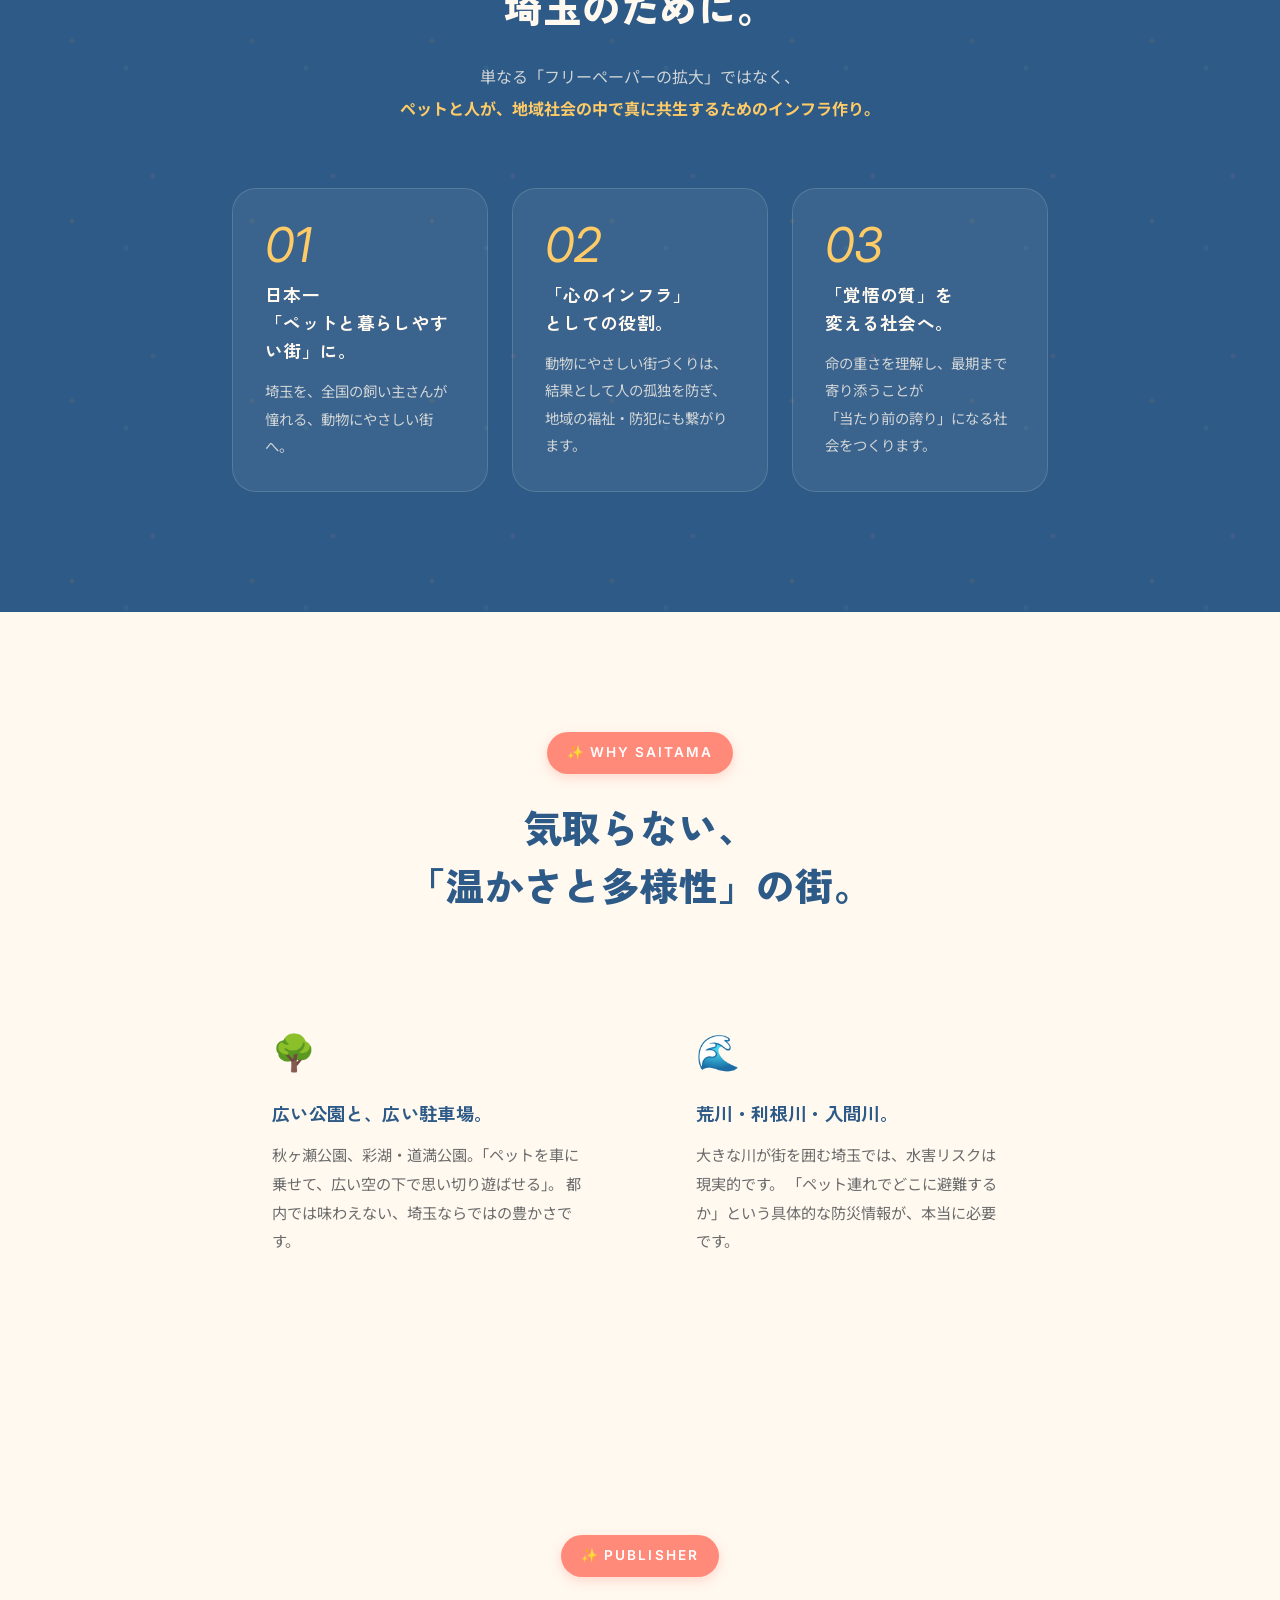
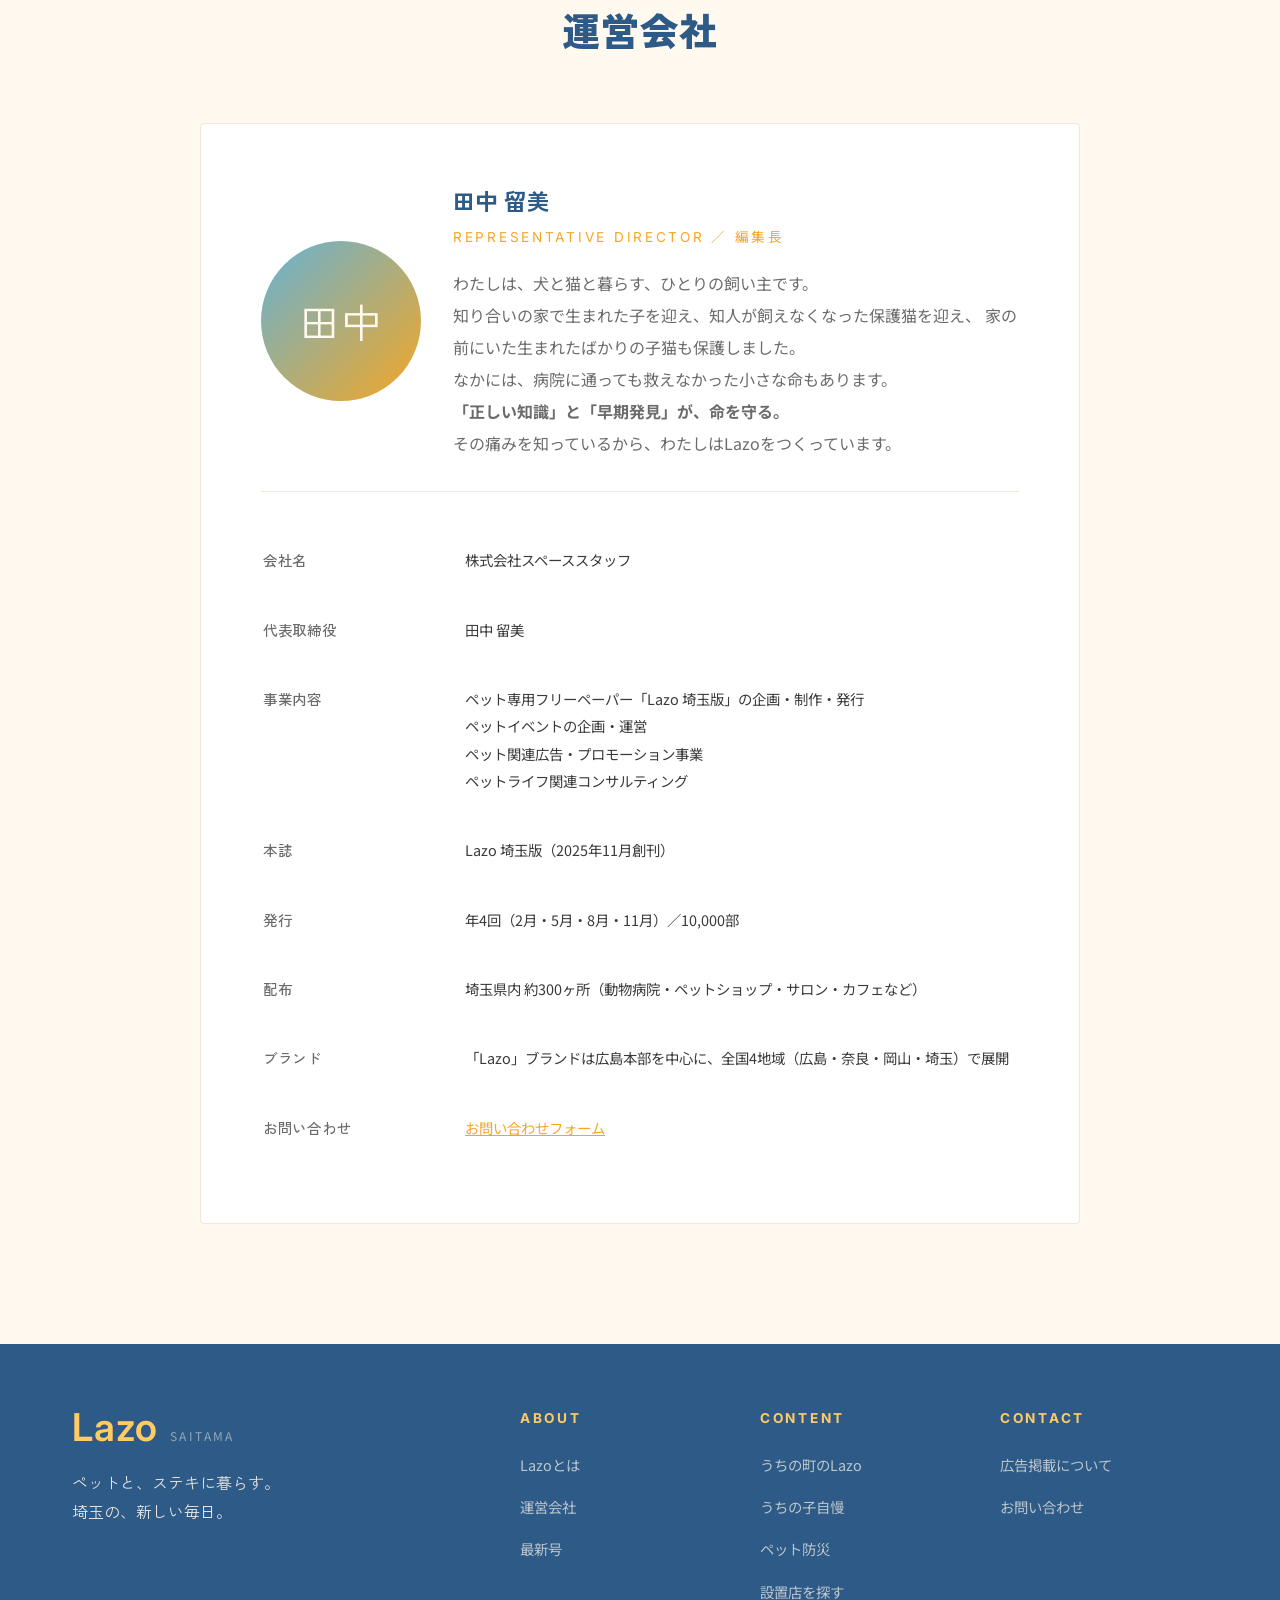
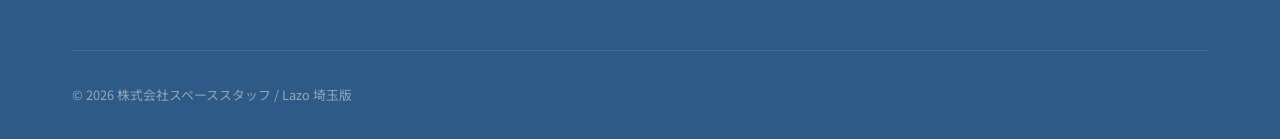
==== commit 37058f15: "ヒアリングシートの回答を反映してサイト全体を最適化 index.html: - ヒーローコピーを「安心して暮らせる」に刷新、不安を受け止めるメッセージに - 「OUR MISSION」3本柱（孤立させ" ====
--- a/about.html
+++ b/about.html
@@ -9,6 +9,7 @@
 <link rel="preconnect" href="https://fonts.gstatic.com" crossorigin>
 <link href="https://fonts.googleapis.com/css2?family=Inter:wght@400;500;600;700&family=Noto+Sans+JP:wght@400;500;600;700;900&family=Zen+Kaku+Gothic+New:wght@500;700;900&display=swap" rel="stylesheet">
 <link rel="stylesheet" href="css/style.css">
+<link rel="stylesheet" href="css/mobile-overrides.css">
 </head>
 <body>
 
@@ -53,24 +54,60 @@
     <div class="container-narrow">
         <div class="section-header">
             <span class="section-eyebrow">OUR CONCEPT</span>
-            <h2 class="section-title">「ペットとステキ暮らし」を、<br>まっすぐ届ける。</h2>
+            <h2 class="section-title">住まいと情報のプロとして、<br>命を守る。</h2>
+            <p class="section-lead">
+                「可愛いペット」ではなく、「かけがえのない家族」。<br>
+                その意識の差を埋めるために、Lazo埼玉版は生まれました。
+            </p>
         </div>
         <div style="line-height: 2.2; color: var(--color-text); font-size: 1.05rem; max-width: 720px; margin: 0 auto;">
             <p style="margin-bottom: 24px;">
-                小さな家族と暮らす毎日は、かけがえのない時間です。<br>
-                朝の散歩、夕食のごちそう、一緒に過ごす週末。
+                オーダーメイド猫家具の製造販売を進める中で、獣医師さんやペット業界のプロと深く関わるようになり、
+                気づいたことがあります。<strong>プロが持つ本当に価値のある知識が、飼い主さんに届いていない</strong>という現実です。
             </p>
             <p style="margin-bottom: 24px;">
-                Lazo埼玉版は、そんな日々をもっと楽しく、もっと豊かに、もっと安心にするための
-                「ペットとステキ暮らし情報」をお届けします。
+                ネットには情報が溢れていますが、中には不確かなものも多く、わたし自身も一人の飼い主として、
+                「本当に正しい情報って何だろう？」「いま何かあったら、この子を守れるのだろうか？」
+                と、小さな不安を抱えてきました。
             </p>
             <p style="margin-bottom: 24px;">
-                獣医師監修のコラム、埼玉ならではのおでかけスポット、
-                ごはんやお部屋づくりのヒント、そして読者のみなさんから届く「うちの子自慢」。
+                その問いへの答えが、<strong style="color: var(--color-gold);">『住まいと情報のプロとして、命を守る』</strong>
+                という新しいミッション。そして、ペット専門フリーペーパー『Lazo（ラソ）』の埼玉版の創刊でした。
             </p>
             <p>
-                ペットと暮らすすべての家族へ、笑顔が増える情報誌でありたい ─
-                そんな想いで、ひとつずつ、心を込めて制作しています。
+                Lazoは、単なる情報誌ではありません。<br>
+                行政・獣医師・街のプロを繋ぎ、飼い主さんを孤立させない
+                「<strong>安心の網</strong>」をつくるための、地域のインフラでありたいと願っています。
+            </p>
+        </div>
+    </div>
+</section>
+
+<!-- Hiroshima Inspiration -->
+<section style="background: var(--color-cream); padding: var(--space-xl) 0;">
+    <div class="container-narrow">
+        <div class="section-header">
+            <span class="section-eyebrow">INSPIRATION</span>
+            <h2 class="section-title">広島版に見た、<br>「行政の壁を越える」直感。</h2>
+        </div>
+        <div style="background: var(--color-white); padding: 48px; border-radius: 24px; border: 2px solid var(--color-cream-deep); line-height: 2.1; color: var(--color-text); font-size: 1rem; max-width: 780px; margin: 40px auto 0;">
+            <p style="margin-bottom: 20px;">
+                これまで、行政が発信する情報はどこか「硬く、事務的」になりがちで、
+                本当に届けたい層まで届かない——そんなもどかしさを、ずっと感じていました。
+            </p>
+            <p style="margin-bottom: 20px;">
+                はじめて広島のLazoを手に取ったとき、必要な情報が事務的ではなく
+                <strong>「日常の中のひとつ」として届けられていた</strong>ことに驚きました。
+                親しみやすく、地域に愛され、その中に動物愛護センターの真面目な情報が
+                違和感なく溶け込んでいる。
+            </p>
+            <p style="margin-bottom: 20px;">
+                「<strong style="color: var(--color-gold);">これなら、行政の壁を越えられる。</strong>」
+                そう直感しました。
+            </p>
+            <p>
+                広島でできていることが、人口も多くペットへの関心も高い埼玉でできないはずがない。
+                その想いが、創刊のきっかけになりました。
             </p>
         </div>
     </div>
@@ -133,6 +170,73 @@
     </div>
 </section>
 
+<!-- 10-year Vision -->
+<section style="background: var(--color-primary); color: var(--color-cream); padding: var(--space-xl) 0; position: relative; overflow: hidden;">
+    <div class="paw-bg" style="opacity: 0.08;"></div>
+    <div class="container-narrow" style="position: relative; z-index: 1;">
+        <div class="section-header">
+            <span class="section-eyebrow" style="color: var(--color-gold-light);">10-YEAR VISION</span>
+            <h2 class="section-title" style="color: var(--color-cream);">5年後、10年後の、<br>埼玉のために。</h2>
+            <p class="section-lead" style="color: rgba(248,243,234,0.8);">
+                単なる「フリーペーパーの拡大」ではなく、<br>
+                <strong style="color: var(--color-gold-light);">ペットと人が、地域社会の中で真に共生するためのインフラ作り。</strong>
+            </p>
+        </div>
+
+        <div style="display: grid; grid-template-columns: repeat(3, 1fr); gap: 24px; margin-top: 56px;">
+            <div style="background: rgba(248,243,234,0.06); padding: 32px; border-radius: 24px; border: 1px solid rgba(248,243,234,0.15);">
+                <div style="font-family: var(--font-accent); font-size: 3rem; color: var(--color-gold-light); font-style: italic; line-height: 1; margin-bottom: 12px;">01</div>
+                <h4 style="font-family: var(--font-serif); color: var(--color-cream); font-size: 1.1rem; margin-bottom: 12px; line-height: 1.6;">日本一<br>「ペットと暮らしやすい街」に。</h4>
+                <p style="color: rgba(248,243,234,0.8); font-size: 0.9rem; line-height: 1.9;">
+                    埼玉を、全国の飼い主さんが憧れる、動物にやさしい街へ。
+                </p>
+            </div>
+            <div style="background: rgba(248,243,234,0.06); padding: 32px; border-radius: 24px; border: 1px solid rgba(248,243,234,0.15);">
+                <div style="font-family: var(--font-accent); font-size: 3rem; color: var(--color-gold-light); font-style: italic; line-height: 1; margin-bottom: 12px;">02</div>
+                <h4 style="font-family: var(--font-serif); color: var(--color-cream); font-size: 1.1rem; margin-bottom: 12px; line-height: 1.6;">「心のインフラ」<br>としての役割。</h4>
+                <p style="color: rgba(248,243,234,0.8); font-size: 0.9rem; line-height: 1.9;">
+                    動物にやさしい街づくりは、結果として人の孤独を防ぎ、<br>地域の福祉・防犯にも繋がります。
+                </p>
+            </div>
+            <div style="background: rgba(248,243,234,0.06); padding: 32px; border-radius: 24px; border: 1px solid rgba(248,243,234,0.15);">
+                <div style="font-family: var(--font-accent); font-size: 3rem; color: var(--color-gold-light); font-style: italic; line-height: 1; margin-bottom: 12px;">03</div>
+                <h4 style="font-family: var(--font-serif); color: var(--color-cream); font-size: 1.1rem; margin-bottom: 12px; line-height: 1.6;">「覚悟の質」を<br>変える社会へ。</h4>
+                <p style="color: rgba(248,243,234,0.8); font-size: 0.9rem; line-height: 1.9;">
+                    命の重さを理解し、最期まで寄り添うことが<br>「当たり前の誇り」になる社会をつくります。
+                </p>
+            </div>
+        </div>
+    </div>
+</section>
+
+<!-- Saitama as a Place -->
+<section>
+    <div class="container-narrow">
+        <div class="section-header">
+            <span class="section-eyebrow">WHY SAITAMA</span>
+            <h2 class="section-title">気取らない、<br>「温かさと多様性」の街。</h2>
+        </div>
+        <div style="display: grid; grid-template-columns: repeat(2, 1fr); gap: 32px; margin-top: 48px;">
+            <div style="padding: 40px; background: var(--color-cream); border-radius: 24px;">
+                <div style="font-size: 2.2rem; margin-bottom: 16px;">🌳</div>
+                <h4 style="font-family: var(--font-serif); color: var(--color-primary); margin-bottom: 12px; font-size: 1.15rem;">広い公園と、広い駐車場。</h4>
+                <p style="color: var(--color-text-sub); line-height: 1.9; font-size: 0.95rem;">
+                    秋ヶ瀬公園、彩湖・道満公園。「ペットを車に乗せて、広い空の下で思い切り遊ばせる」。
+                    都内では味わえない、埼玉ならではの豊かさです。
+                </p>
+            </div>
+            <div style="padding: 40px; background: var(--color-cream); border-radius: 24px;">
+                <div style="font-size: 2.2rem; margin-bottom: 16px;">🌊</div>
+                <h4 style="font-family: var(--font-serif); color: var(--color-primary); margin-bottom: 12px; font-size: 1.15rem;">荒川・利根川・入間川。</h4>
+                <p style="color: var(--color-text-sub); line-height: 1.9; font-size: 0.95rem;">
+                    大きな川が街を囲む埼玉では、水害リスクは現実的です。
+                    「ペット連れでどこに避難するか」という具体的な防災情報が、本当に必要です。
+                </p>
+            </div>
+        </div>
+    </div>
+</section>
+
 <!-- Company -->
 <section class="company" id="company">
     <div class="container">
@@ -146,13 +250,14 @@
                 <div class="company-avatar">田中</div>
                 <div class="company-greeting">
                     <h3>田中 留美</h3>
-                    <div class="company-greeting-role">REPRESENTATIVE DIRECTOR</div>
+                    <div class="company-greeting-role">REPRESENTATIVE DIRECTOR ／ 編集長</div>
                     <p class="company-greeting-text">
-                        わたし自身、犬と暮らすひとりの飼い主として、<br>
-                        「本当にステキな情報を、埼玉の飼い主さんに届けたい」<br>
-                        そう思ってLazo埼玉版を立ち上げました。<br>
-                        ペットは大切な家族。一緒に過ごす時間が、もっと豊かで、<br>
-                        もっと安心できるものになりますように。
+                        わたしは、犬と猫と暮らす、ひとりの飼い主です。<br>
+                        知り合いの家で生まれた子を迎え、知人が飼えなくなった保護猫を迎え、
+                        家の前にいた生まれたばかりの子猫も保護しました。<br>
+                        なかには、病院に通っても救えなかった小さな命もあります。<br>
+                        <strong>「正しい知識」と「早期発見」が、命を守る。</strong><br>
+                        その痛みを知っているから、わたしはLazoをつくっています。
                     </p>
                 </div>
             </div>
--- a/css/style.css
+++ b/css/style.css
@@ -1791,24 +1791,7 @@
         display: block;
     }
 
-    .site-nav.open ul {
-        display: flex;
-        flex-direction: column;
-        position: fixed;
-        top: 0;
-        left: 0;
-        width: 100%;
-        height: 100vh;
-        background: var(--color-cream);
-        padding: 120px var(--space-md) var(--space-md);
-        gap: var(--space-md);
-        z-index: 99;
-    }
-
-    .site-nav.open ul a {
-        font-size: 1.2rem;
-        font-family: var(--font-serif);
-    }
+    /* Deep mobile styles define .site-nav.open overlay below */
 
     .header-cta {
         display: none;
@@ -1966,3 +1949,826 @@
 @media print {
     .site-header, .site-footer, .btn { display: none; }
 }
+
+/* =====================================================
+   PRO-QUALITY MOBILE OPTIMIZATION
+   ===================================================== */
+
+/* Tablet (≤960px) — shared baseline */
+@media (max-width: 960px) {
+    :root {
+        --space-xl: 72px;
+        --space-lg: 48px;
+        --space-md: 24px;
+    }
+    html { font-size: 15px; }
+
+    section { padding: 64px 0; }
+    .container, .container-narrow { padding: 0 20px; }
+}
+
+/* Smartphone (≤720px) — deep mobile overhaul */
+@media (max-width: 720px) {
+    :root {
+        --space-xl: 56px;
+        --space-lg: 36px;
+        --space-md: 20px;
+    }
+    html { font-size: 14px; }
+    body { line-height: 1.85; }
+
+    section { padding: 48px 0; }
+    .container, .container-narrow { padding: 0 18px; }
+
+    /* === HEADER === */
+    .site-header { padding: 14px 18px; }
+    .site-header.scrolled { padding: 10px 18px; }
+    .site-logo-mark { font-size: 1.6rem; }
+    .site-logo-sub { font-size: 0.65rem; letter-spacing: 0.15em; }
+    .header-cta { display: none; }
+    .menu-toggle { width: 28px; height: 22px; }
+
+    /* === HERO === */
+    .hero {
+        min-height: auto;
+        padding: 110px 0 64px;
+    }
+    .hero::before { font-size: 5rem; top: 12%; right: -20px; opacity: 0.04; }
+    .hero::after { font-size: 3.5rem; bottom: 8%; left: 2%; opacity: 0.05; }
+
+    .hero-inner {
+        grid-template-columns: 1fr;
+        gap: 32px;
+        text-align: left;
+    }
+
+    .hero-copy { order: 2; }
+    .hero-visual {
+        order: 1;
+        width: 85%;
+        max-width: 340px;
+        margin: 0 auto;
+        aspect-ratio: 4/3;
+        justify-self: center;
+    }
+    .hero-image-frame {
+        border-radius: 24px;
+        transform: rotate(-1.5deg);
+        border-width: 3px;
+    }
+    .hero-image-badge {
+        width: 92px;
+        height: 92px;
+        top: -14px;
+        right: -14px;
+        border-width: 3px;
+    }
+    .hero-image-badge strong { font-size: 1.3rem; }
+    .hero-image-badge span { font-size: 0.55rem; letter-spacing: 0.12em; }
+    .hero-issue-label {
+        bottom: 14px;
+        left: 14px;
+        padding: 10px 14px;
+        max-width: 72%;
+    }
+    .hero-issue-label-title { font-size: 0.82rem; }
+    .hero-issue-label-date { font-size: 0.65rem; }
+
+    .hero-eyebrow {
+        font-size: 0.68rem;
+        letter-spacing: 0.1em;
+        padding: 6px 14px;
+        margin-bottom: 18px;
+    }
+    .hero-title {
+        font-size: 1.7rem !important;
+        line-height: 1.5;
+        margin-bottom: 20px;
+        letter-spacing: 0.01em;
+    }
+    .hero-title .highlight::after { height: 6px; bottom: -4px; }
+    .hero-lead {
+        font-size: 0.92rem;
+        line-height: 1.9;
+        margin-bottom: 28px;
+    }
+    .hero-meta {
+        flex-direction: row;
+        flex-wrap: wrap;
+        gap: 16px;
+        padding-top: 20px;
+        margin-bottom: 28px;
+    }
+    .hero-meta-item { flex: 0 0 calc(50% - 8px); }
+    .hero-meta-label { font-size: 0.62rem; margin-bottom: 3px; }
+    .hero-meta-value { font-size: 0.9rem; }
+    .hero-cta { justify-content: flex-start; gap: 10px; flex-wrap: wrap; }
+    .hero-cta .btn { width: 100%; justify-content: center; }
+
+    .hero-ribbon { display: none; }
+
+    /* === SECTION HEADERS === */
+    .section-header { margin-bottom: 36px; }
+    .section-eyebrow {
+        font-size: 0.7rem;
+        letter-spacing: 0.08em;
+        padding: 6px 14px;
+        margin-bottom: 18px;
+    }
+    .section-title {
+        font-size: 1.5rem !important;
+        line-height: 1.55;
+        letter-spacing: 0.01em;
+        margin-bottom: 18px;
+    }
+    .section-lead {
+        font-size: 0.92rem;
+        line-height: 1.9;
+    }
+    .section-lead br { display: none; }
+
+    /* === BUTTONS === */
+    .btn {
+        padding: 14px 28px;
+        font-size: 0.88rem;
+        gap: 10px;
+        width: 100%;
+        justify-content: center;
+    }
+    .btn-arrow { font-size: 1.1em; }
+
+    /* === STORY TIMELINE === */
+    .story-timeline { padding-left: 28px; margin-top: 36px; }
+    .story-timeline::before { left: 6px; }
+    .story-item { padding: 18px 0 30px 28px; }
+    .story-item::before {
+        left: -26px;
+        top: 26px;
+        width: 12px;
+        height: 12px;
+        box-shadow: 0 0 0 3px var(--color-cream), 0 0 0 4px var(--color-gold);
+    }
+    .story-date { font-size: 0.75rem; letter-spacing: 0.15em; }
+    .story-title { font-size: 1.05rem; margin-bottom: 8px; }
+    .story-text { font-size: 0.88rem; line-height: 1.9; }
+
+    /* === PILLARS === */
+    .pillars-grid {
+        grid-template-columns: 1fr !important;
+        gap: 18px;
+    }
+    .pillar-card {
+        padding: 40px 28px;
+        border-radius: 22px;
+        border-width: 2px;
+    }
+    .pillar-card::before { width: 80px; height: 80px; top: -28px; right: -28px; }
+    .pillar-icon {
+        width: 64px;
+        height: 64px;
+        padding: 14px;
+        margin-bottom: 20px;
+    }
+    .pillar-number { font-size: 0.72rem; margin-bottom: 10px; }
+    .pillar-title { font-size: 1.15rem; margin-bottom: 14px; line-height: 1.6; }
+    .pillar-text { font-size: 0.88rem; margin-bottom: 22px; line-height: 1.95; }
+    .pillar-text br { display: none; }
+
+    /* === AREA SELECTOR === */
+    .area-selector {
+        padding: 28px 20px;
+        border-radius: 24px;
+        border-width: 2px;
+        margin-top: 36px;
+    }
+    .area-selector::before { font-size: 10rem; top: -40px; right: -20px; }
+    .area-selector-title { font-size: 1.1rem; margin-bottom: 24px; }
+    .area-grid {
+        grid-template-columns: repeat(2, 1fr) !important;
+        gap: 10px;
+    }
+    .area-item { padding: 12px 10px; border-radius: 14px; }
+    .area-item-name { font-size: 0.85rem; }
+    .area-item-count { font-size: 0.62rem; }
+
+    /* === LATEST === */
+    .latest-content {
+        grid-template-columns: 1fr;
+        gap: 36px;
+        margin-top: 36px;
+    }
+    .latest-cover {
+        max-width: 280px;
+        margin: 0 auto;
+        border-radius: 24px !important;
+        transform: rotate(-2deg);
+        border-width: 3px;
+    }
+    .latest-cover-content { padding: 24px; }
+    .latest-cover-title { font-size: 1.3rem; margin-top: 24px; }
+    .latest-cover-vol { font-size: 2.6rem; }
+    .latest-details { padding: 0; }
+    .latest-issue-meta {
+        gap: 14px;
+        flex-wrap: wrap;
+        margin-bottom: 20px;
+        font-size: 0.7rem;
+    }
+    .latest-title {
+        font-size: 1.35rem;
+        margin-bottom: 20px;
+        line-height: 1.55;
+    }
+    .latest-title br { display: none; }
+    .latest-description { font-size: 0.9rem; margin-bottom: 24px; }
+    .latest-features li {
+        padding: 12px 0;
+        font-size: 0.85rem;
+        flex-wrap: wrap;
+        gap: 10px;
+    }
+    .latest-feature-tag {
+        font-size: 0.66rem;
+        padding: 3px 10px;
+        min-width: 56px;
+    }
+
+    /* === COMMUNITY === */
+    .community-grid {
+        grid-template-columns: repeat(2, 1fr) !important;
+        gap: 12px;
+    }
+    .community-card { border-radius: 18px; border-width: 2px; }
+    .community-card-content { padding: 12px 14px; }
+    .community-card-name { font-size: 0.85rem; margin-bottom: 3px; }
+    .community-card-meta { font-size: 0.65rem; letter-spacing: 0.05em; }
+
+    /* === DISASTER === */
+    .disaster-content {
+        grid-template-columns: 1fr !important;
+        gap: 36px;
+    }
+    .disaster-visual {
+        max-width: 220px;
+        margin: 0 auto;
+    }
+    .disaster-text h3 { font-size: 1.3rem; margin-bottom: 18px; line-height: 1.6; }
+    .disaster-text h3 br { display: none; }
+    .disaster-text p { font-size: 0.9rem; margin-bottom: 18px; }
+    .disaster-features li { font-size: 0.88rem; padding: 10px 0 10px 24px; }
+
+    /* === EVENTS === */
+    .event-item {
+        grid-template-columns: 1fr !important;
+        gap: 12px;
+        padding: 20px 0;
+    }
+    .event-item:hover {
+        padding-left: 16px;
+        padding-right: 16px;
+        margin-left: -16px;
+        margin-right: -16px;
+    }
+    .event-date { display: flex; gap: 12px; align-items: baseline; }
+    .event-date-month { font-size: 0.75rem; margin-bottom: 0; }
+    .event-date-day { font-size: 1.7rem; }
+    .event-info h4 { font-size: 1.02rem; margin-bottom: 6px; }
+    .event-meta {
+        gap: 10px;
+        font-size: 0.78rem;
+        flex-wrap: wrap;
+    }
+    .event-tag { font-size: 0.68rem; padding: 3px 10px; }
+
+    /* === PROJECT 100 === */
+    .project-100-counter {
+        font-size: 2.8rem;
+        margin: 28px 0;
+    }
+    .project-100-counter .slash { margin: 0 10px; }
+    .project-100-benefits {
+        grid-template-columns: 1fr 1fr !important;
+        gap: 12px;
+    }
+    .benefit-item { padding: 18px 14px; border-radius: 16px !important; }
+    .benefit-number { font-size: 1.1rem; margin-bottom: 8px; }
+    .benefit-title { font-size: 0.88rem; margin-bottom: 6px; line-height: 1.5; }
+    .benefit-text { font-size: 0.75rem; line-height: 1.75; }
+
+    /* === AD CTA === */
+    .ad-cta-box {
+        grid-template-columns: 1fr !important;
+        gap: 32px;
+        padding: 36px 24px !important;
+        border-radius: 26px !important;
+    }
+    .ad-cta-box::before {
+        font-size: 4rem !important;
+        top: 20px !important;
+        right: 20px !important;
+    }
+    .ad-cta-eyebrow { font-size: 0.72rem; letter-spacing: 0.15em; }
+    .ad-cta-title { font-size: 1.35rem; margin-bottom: 16px; line-height: 1.55; }
+    .ad-cta-title br { display: none; }
+    .ad-cta-text { font-size: 0.88rem; margin-bottom: 24px; line-height: 1.95; }
+    .ad-cta-pricing { padding: 22px !important; border-radius: 18px !important; }
+    .ad-cta-pricing-label { font-size: 0.7rem; letter-spacing: 0.15em; }
+    .pricing-tier { padding: 10px 0; }
+    .pricing-tier-size { font-size: 0.88rem; }
+    .pricing-tier-price { font-size: 1rem; }
+
+    /* === COMPANY === */
+    .company-content { padding: 28px 22px; border-radius: 22px; }
+    .company-intro { grid-template-columns: 1fr; gap: 20px; text-align: center; }
+    .company-avatar {
+        width: 100px;
+        height: 100px;
+        font-size: 1.6rem;
+        margin: 0 auto;
+    }
+    .company-greeting h3 { font-size: 1.15rem; }
+    .company-greeting-role { font-size: 0.72rem; letter-spacing: 0.15em; margin-bottom: 12px; }
+    .company-greeting-text { font-size: 0.88rem; line-height: 1.95; }
+    .company-greeting-text br { display: none; }
+    .company-table { font-size: 0.82rem; }
+    .company-table tr {
+        display: grid;
+        grid-template-columns: 1fr;
+        gap: 4px;
+        padding: 14px 0;
+    }
+    .company-table th {
+        width: auto;
+        padding: 0;
+        font-size: 0.7rem;
+        letter-spacing: 0.15em;
+        color: var(--color-text-light);
+    }
+    .company-table td { padding: 0; font-size: 0.88rem; }
+
+    /* === PAGE HERO === */
+    .page-hero { padding: 120px 0 48px; }
+    .page-hero-eyebrow { font-size: 0.72rem; letter-spacing: 0.15em; margin-bottom: 12px; }
+    .page-hero-title {
+        font-size: 1.7rem !important;
+        margin-bottom: 14px;
+        letter-spacing: 0.02em;
+        line-height: 1.55;
+    }
+    .page-hero-lead { font-size: 0.88rem; line-height: 1.9; }
+    .page-hero-lead br { display: none; }
+
+    .breadcrumb { padding: 14px 0; }
+    .breadcrumb ol { font-size: 0.72rem; gap: 8px; padding: 0 20px; }
+    .breadcrumb li + li::before { margin-right: 8px; }
+
+    /* === FOOTER === */
+    .site-footer { padding: 48px 0 24px; }
+    .footer-inner { padding: 0 20px; }
+    .footer-top {
+        grid-template-columns: 1fr !important;
+        gap: 32px;
+        padding-bottom: 28px;
+    }
+    .footer-brand .site-logo-mark { font-size: 1.9rem; }
+    .footer-tagline { font-size: 0.88rem; line-height: 1.8; margin-top: 14px; }
+    .footer-nav h4 { font-size: 0.72rem; letter-spacing: 0.15em; margin-bottom: 14px; }
+    .footer-nav ul li { margin-bottom: 10px; }
+    .footer-nav a { font-size: 0.85rem; }
+    .footer-bottom {
+        flex-direction: column;
+        gap: 16px;
+        text-align: center;
+        font-size: 0.72rem;
+        padding-top: 20px;
+    }
+
+    /* === FORMS === */
+    .form-input,
+    .form-textarea,
+    .form-select {
+        padding: 12px 16px;
+        font-size: 0.95rem;
+        border-radius: 12px;
+    }
+    .form-label { font-size: 0.85rem; margin-bottom: 6px; }
+
+    /* === MOBILE NAV OVERLAY === */
+    .site-nav {
+        position: static;
+    }
+    .site-nav ul { display: none; }
+    .header-cta { display: none; }
+
+    .site-nav.open {
+        position: fixed;
+        top: 0;
+        left: 0;
+        width: 100%;
+        height: 100vh;
+        background: var(--color-cream);
+        z-index: 99;
+        overflow-y: auto;
+        padding: 96px 28px 48px;
+        display: flex;
+        flex-direction: column;
+    }
+    .site-nav.open ul {
+        display: flex;
+        flex-direction: column;
+        gap: 0;
+        margin-bottom: 32px;
+    }
+    .site-nav.open ul li {
+        border-bottom: 1px solid var(--color-border);
+    }
+    .site-nav.open ul li:last-child { border-bottom: none; }
+    .site-nav.open ul a {
+        font-size: 1.05rem;
+        font-family: var(--font-serif);
+        font-weight: 700;
+        color: var(--color-primary);
+        padding: 18px 4px;
+        display: block;
+        letter-spacing: 0.05em;
+    }
+    .site-nav.open ul a::after { display: none; }
+
+    .site-nav.open .header-cta {
+        display: inline-flex;
+        align-items: center;
+        justify-content: center;
+        padding: 16px 28px;
+        font-size: 1rem;
+        border-radius: 40px;
+        align-self: center;
+        text-align: center;
+        min-width: 240px;
+    }
+
+    .site-nav.open::before {
+        content: 'MENU';
+        position: absolute;
+        top: 24px;
+        left: 28px;
+        font-family: var(--font-accent);
+        font-size: 0.72rem;
+        letter-spacing: 0.3em;
+        color: var(--color-text-light);
+        font-weight: 600;
+    }
+
+    /* Prevent body scroll when menu is open */
+    body:has(.site-nav.open) {
+        overflow: hidden;
+    }
+
+    /* === UNIVERSAL INLINE-STYLE OVERRIDES === */
+    /* Force multi-column inline grids to stack */
+    section [style*="grid-template-columns: 1fr 1fr"],
+    section [style*="grid-template-columns: 1fr 1.2fr"],
+    section [style*="grid-template-columns: 1fr 1.5fr"],
+    section [style*="grid-template-columns: 1fr 1.6fr"],
+    section [style*="grid-template-columns: 1.2fr 1fr"],
+    section [style*="grid-template-columns: 2fr 1fr"],
+    section [style*="grid-template-columns: repeat(3, 1fr)"],
+    section [style*="grid-template-columns: repeat(4, 1fr)"],
+    section [style*="grid-template-columns: auto 1fr auto"],
+    section [style*="grid-template-columns: auto 1fr"] {
+        grid-template-columns: 1fr !important;
+        gap: 24px !important;
+        text-align: left !important;
+    }
+
+    /* Shrink absurd inline padding */
+    section [style*="padding: 60px"],
+    section [style*="padding: 64px"],
+    section [style*="padding: 80px"],
+    section [style*="padding: 48px"] {
+        padding: 28px 22px !important;
+    }
+    section [style*="border-radius: 40px"],
+    section [style*="border-radius: 32px"] {
+        border-radius: 22px !important;
+    }
+
+    /* Shrink huge inline font sizes */
+    section [style*="font-size: 2.8rem"],
+    section [style*="font-size: 2.6rem"],
+    section [style*="font-size: 2.2rem"],
+    section [style*="font-size: 2rem"] {
+        font-size: 1.35rem !important;
+        line-height: 1.55 !important;
+    }
+    section [style*="font-size: 1.8rem"] {
+        font-size: 1.2rem !important;
+        line-height: 1.55 !important;
+    }
+
+    /* Shrink oversized emoji decorations */
+    section [style*="font-size: 10rem"],
+    section [style*="font-size: 12rem"],
+    section [style*="font-size: 14rem"],
+    section [style*="font-size: 8rem"] {
+        font-size: 4.5rem !important;
+    }
+    section [style*="font-size: 6rem"],
+    section [style*="font-size: 5rem"] {
+        font-size: 3rem !important;
+    }
+    section [style*="font-size: 3.5rem"] {
+        font-size: 2.4rem !important;
+    }
+
+    /* Oversized circular decorations scale down */
+    section [style*="width: 100px"][style*="height: 100px"] {
+        width: 72px !important;
+        height: 72px !important;
+    }
+
+    /* WAON announcement card layout */
+    section [style*="font-size: 2.8rem"][style*="line-height: 1"] {
+        font-size: 2rem !important;
+    }
+
+    /* Kotogoto Q&A cards */
+    html body .qa-card {
+        grid-template-columns: 1fr !important;
+        gap: 14px !important;
+        padding: 22px 20px !important;
+        border-radius: 18px !important;
+    }
+    .qa-icon {
+        width: 48px !important;
+        height: 48px !important;
+        font-size: 1.4rem !important;
+        border-radius: 14px !important;
+    }
+    .qa-question { font-size: 1rem !important; line-height: 1.6 !important; }
+    .qa-answer { font-size: 0.85rem !important; line-height: 1.9 !important; margin-bottom: 12px !important; }
+    .qa-expert { font-size: 0.75rem !important; gap: 8px !important; }
+    .qa-arrow { display: none; }
+
+    /* Category grid — bump specificity over page-level <style> */
+    html body .category-grid {
+        grid-template-columns: 1fr 1fr !important;
+        gap: 12px !important;
+    }
+    html body .category-card { padding: 22px 12px !important; border-radius: 18px !important; border-width: 2px !important; }
+    html body .category-emoji { font-size: 2.4rem !important; margin-bottom: 10px !important; }
+    html body .category-name { font-size: 0.88rem !important; margin-bottom: 4px !important; }
+    html body .category-count { font-size: 0.65rem !important; }
+
+    /* QA Featured */
+    .qa-featured {
+        padding: 28px 22px !important;
+        border-radius: 22px !important;
+        margin-top: 36px !important;
+    }
+    .qa-featured::before { font-size: 4rem !important; top: -10px !important; right: 14px !important; }
+
+    /* Ask box */
+    .ask-box { padding: 36px 24px !important; border-radius: 22px !important; margin-top: 48px !important; }
+    .ask-box h3 { font-size: 1.3rem !important; margin-bottom: 14px !important; line-height: 1.55 !important; }
+    .ask-box h3 br { display: none; }
+    .ask-box p { font-size: 0.88rem !important; line-height: 1.9 !important; }
+    .ask-box p br { display: none; }
+    .ask-box::before { font-size: 6rem !important; top: -20px !important; left: -20px !important; }
+    .ask-box::after { font-size: 7rem !important; bottom: -30px !important; right: -20px !important; }
+
+    /* Search bar */
+    .search-qa input {
+        padding: 16px 22px 16px 54px !important;
+        font-size: 0.95rem !important;
+        border-width: 2px !important;
+    }
+    .search-qa::before { font-size: 1.15rem !important; left: 20px !important; }
+
+    /* Shop register / Free hero */
+    .free-hero { padding: 32px 24px !important; border-radius: 24px !important; }
+    .free-hero::before { font-size: 5rem !important; top: -10px !important; right: 20px !important; }
+    .free-title { font-size: 1.4rem !important; line-height: 1.55 !important; margin-bottom: 18px !important; }
+    .free-title br { display: none; }
+    .free-lead { font-size: 0.9rem !important; line-height: 1.95 !important; margin-bottom: 24px !important; }
+    .free-badge { padding: 6px 14px !important; font-size: 0.72rem !important; margin-bottom: 14px !important; }
+
+    /* Steps grid */
+    .steps-grid {
+        grid-template-columns: 1fr !important;
+        gap: 16px !important;
+    }
+    .step-card { padding: 32px 24px !important; border-radius: 22px !important; border-width: 2px !important; }
+    .step-number { width: 52px !important; height: 52px !important; line-height: 52px !important; font-size: 1.3rem !important; margin-bottom: 16px !important; }
+    .step-emoji { font-size: 2.4rem !important; margin-bottom: 12px !important; }
+    .step-title { font-size: 1.05rem !important; margin-bottom: 10px !important; }
+    .step-text { font-size: 0.85rem !important; line-height: 1.9 !important; }
+    .step-text br { display: none; }
+
+    /* Plan comparison */
+    .plan-compare {
+        grid-template-columns: 1fr !important;
+        gap: 16px !important;
+    }
+    .plan-col { padding: 28px 22px !important; border-radius: 22px !important; border-width: 2px !important; transform: none !important; }
+    .plan-title { font-size: 1.1rem !important; }
+    .plan-price { font-size: 2rem !important; }
+    .plan-badge { font-size: 0.68rem !important; padding: 5px 12px !important; top: -12px !important; }
+    .plan-features li { font-size: 0.85rem !important; padding: 8px 0 8px 24px !important; }
+
+    /* FAQ */
+    .faq-item { padding: 20px 22px !important; border-radius: 16px !important; }
+    .faq-q { font-size: 0.95rem !important; padding-left: 32px !important; }
+    .faq-q::before { width: 24px !important; height: 24px !important; line-height: 24px !important; font-size: 0.78rem !important; }
+    .faq-a { font-size: 0.85rem !important; padding-left: 32px !important; line-height: 1.9 !important; }
+    .faq-a::before { width: 24px !important; height: 24px !important; line-height: 24px !important; font-size: 0.78rem !important; }
+
+    /* Register form */
+    .register-form { padding: 28px 22px !important; border-radius: 22px !important; border-width: 2px !important; }
+    .form-row-2 { grid-template-columns: 1fr !important; gap: 16px !important; }
+    .radio-row { grid-template-columns: repeat(2, 1fr) !important; gap: 8px !important; }
+    .radio-pill { padding: 10px 12px !important; font-size: 0.78rem !important; }
+
+    /* Price cards / pricing tiers */
+    .price-grid { grid-template-columns: 1fr !important; gap: 16px !important; }
+    .price-card { padding: 30px 24px !important; border-radius: 22px !important; }
+    .price-card.featured { transform: none !important; }
+    .price-amount { font-size: 2.2rem !important; }
+    .price-label { font-size: 1rem !important; }
+    .price-features li { font-size: 0.85rem !important; padding: 6px 0 6px 24px !important; }
+
+    /* Stats grid */
+    .stat-grid {
+        grid-template-columns: repeat(2, 1fr) !important;
+        gap: 12px !important;
+    }
+    .stat-card { padding: 22px 16px !important; border-radius: 18px !important; }
+    .stat-number { font-size: 1.8rem !important; }
+    .stat-number .unit { font-size: 0.75rem !important; }
+    .stat-label { font-size: 0.72rem !important; letter-spacing: 0.08em !important; }
+
+    /* Included section */
+    .included-section { padding: 28px 22px !important; border-radius: 22px !important; }
+    .included-grid { grid-template-columns: 1fr !important; gap: 22px !important; }
+    .included-item h4 { font-size: 1rem !important; }
+    .included-item p { font-size: 0.85rem !important; }
+
+    /* Testimonial */
+    .testimonial { padding: 32px 22px !important; border-radius: 22px !important; }
+    .testimonial-quote { font-size: 1.05rem !important; padding: 0 24px !important; line-height: 1.8 !important; }
+    .testimonial-quote::before, .testimonial-quote::after { font-size: 2rem !important; }
+    .testimonial-quote br { display: none; }
+    .testimonial-author { font-size: 0.8rem !important; }
+
+    /* Shops page — shop cards */
+    .shop-card {
+        grid-template-columns: 60px 1fr !important;
+        gap: 14px !important;
+        padding: 18px !important;
+        border-radius: 18px !important;
+    }
+    .shop-type-icon { width: 60px !important; height: 60px !important; border-radius: 14px !important; }
+    .shop-type-emoji { font-size: 1.4rem !important; }
+    .shop-type-label { font-size: 0.55rem !important; }
+    .shop-name { font-size: 0.95rem !important; margin-bottom: 4px !important; }
+    .shop-address, .shop-access { font-size: 0.78rem !important; }
+    .shop-list { grid-template-columns: 1fr !important; gap: 12px !important; margin-top: 36px !important; }
+    .search-box { padding: 22px !important; border-radius: 22px !important; margin-top: 36px !important; }
+    .search-row { grid-template-columns: 1fr !important; gap: 12px !important; }
+    .line-filter { gap: 8px !important; margin-top: 18px !important; padding-top: 18px !important; }
+    .line-tag { font-size: 0.75rem !important; padding: 6px 14px !important; }
+
+    /* Area page feature city */
+    .feature-city {
+        grid-template-columns: 1fr !important;
+        padding: 28px 22px !important;
+        border-radius: 22px !important;
+        gap: 24px !important;
+    }
+    .feature-city-mark { font-size: 2.8rem !important; }
+    .feature-city h3 { font-size: 1.3rem !important; }
+    .feature-city h3 br { display: none; }
+    .feature-city p { font-size: 0.88rem !important; }
+    .spot-list li { font-size: 0.8rem !important; padding: 10px 0 !important; }
+    .spot-type { font-size: 0.65rem !important; }
+    .city-card-grid { grid-template-columns: 1fr 1fr !important; gap: 10px !important; }
+    .city-card { padding: 16px 14px !important; border-radius: 14px !important; }
+    .city-name { font-size: 0.92rem !important; margin-bottom: 6px !important; }
+    .city-stats { gap: 8px !important; font-size: 0.66rem !important; }
+    .area-region-title { font-size: 1.1rem !important; margin-bottom: 16px !important; padding-left: 12px !important; }
+
+    /* Trusted partners / auto-fit grids → 2 cols on mobile */
+    section [style*="grid-template-columns: repeat(auto-fit, minmax(220px, 1fr))"],
+    section [style*="grid-template-columns: repeat(auto-fit, minmax(260px, 1fr))"],
+    section [style*="grid-template-columns: repeat(auto-fill, minmax(200px, 1fr))"],
+    section [style*="grid-template-columns: repeat(auto-fill, minmax(180px, 1fr))"] {
+        grid-template-columns: 1fr 1fr !important;
+        gap: 12px !important;
+    }
+
+    /* Trusted partner cards compact */
+    section [style*="grid-template-columns: repeat(auto-fit, minmax(220px, 1fr))"] > div,
+    section [style*="grid-template-columns: repeat(auto-fit, minmax(260px, 1fr))"] > div,
+    section [style*="grid-template-columns: repeat(auto-fill, minmax(200px, 1fr))"] > div,
+    section [style*="grid-template-columns: repeat(auto-fill, minmax(180px, 1fr))"] > div {
+        padding: 20px 12px !important;
+        border-radius: 16px !important;
+        border-width: 2px !important;
+    }
+    section [style*="grid-template-columns: repeat(auto-fit, minmax(220px, 1fr))"] > div > div:first-child,
+    section [style*="grid-template-columns: repeat(auto-fit, minmax(260px, 1fr))"] > div > div:first-child,
+    section [style*="grid-template-columns: repeat(auto-fill, minmax(200px, 1fr))"] > div > div:first-child {
+        font-size: 1.8rem !important;
+        margin-bottom: 8px !important;
+    }
+
+    /* LINE banner mobile */
+    section[style*="#06C755"] > div > div {
+        grid-template-columns: 1fr !important;
+        gap: 18px !important;
+        text-align: center !important;
+    }
+    section[style*="#06C755"] > div > div > div:first-child {
+        width: 72px !important;
+        height: 72px !important;
+        font-size: 2.2rem !important;
+        margin: 0 auto !important;
+    }
+    section[style*="#06C755"] h2 {
+        font-size: 1.2rem !important;
+        line-height: 1.55 !important;
+    }
+    section[style*="#06C755"] h2 br { display: none; }
+    section[style*="#06C755"] p { font-size: 0.85rem !important; }
+    section[style*="#06C755"] p br { display: none; }
+    section[style*="#06C755"] a { width: 100%; padding: 14px 24px !important; font-size: 0.9rem !important; }
+
+    /* Community page */
+    .gallery-filter { gap: 8px !important; margin-top: 32px !important; }
+    .filter-btn { padding: 7px 16px !important; font-size: 0.78rem !important; }
+    .mega-gallery { grid-template-columns: repeat(2, 1fr) !important; gap: 10px !important; margin-top: 32px !important; }
+    .story-feature { grid-template-columns: 1fr !important; padding: 28px 22px !important; border-radius: 22px !important; gap: 24px !important; }
+    .story-feature h3 { font-size: 1.25rem !important; margin-bottom: 16px !important; }
+    .story-feature h3 br { display: none; }
+    .story-quote { font-size: 0.95rem !important; padding-left: 14px !important; margin: 16px 0 !important; }
+    .submit-form { padding: 28px 22px !important; border-radius: 22px !important; }
+
+    /* Disaster */
+    .plan-generator { padding: 28px 22px !important; border-radius: 22px !important; }
+    .form-row { grid-template-columns: 1fr !important; gap: 14px !important; }
+    .checklist-grid { grid-template-columns: 1fr !important; gap: 16px !important; margin-top: 36px !important; }
+    .checklist-box { padding: 22px !important; border-radius: 18px !important; }
+    .checklist-title { font-size: 1.02rem !important; margin-bottom: 18px !important; gap: 10px !important; }
+    .checklist-title-number { width: 26px !important; height: 26px !important; font-size: 0.85rem !important; }
+    .checklist-items li { font-size: 0.85rem !important; padding: 8px 0 8px 24px !important; }
+    .vet-card {
+        grid-template-columns: 1fr !important;
+        gap: 10px !important;
+        padding: 18px !important;
+        border-radius: 16px !important;
+    }
+    .vet-area { font-size: 0.72rem !important; padding: 6px 12px !important; }
+    .vet-name { font-size: 0.95rem !important; }
+    .vet-hours { font-size: 0.78rem !important; }
+
+    /* Contact */
+    .contact-grid { grid-template-columns: 1fr !important; gap: 28px !important; }
+    .contact-info { padding: 28px 22px !important; border-radius: 22px !important; }
+    .contact-info h3 { font-size: 1.15rem !important; margin-bottom: 22px !important; }
+    .contact-info-label { font-size: 0.68rem !important; letter-spacing: 0.15em !important; }
+    .contact-info-value { font-size: 0.9rem !important; line-height: 1.7 !important; }
+    .contact-form { padding: 28px 22px !important; border-radius: 22px !important; }
+    .radio-group { grid-template-columns: 1fr !important; }
+    .radio-option { padding: 12px 16px !important; font-size: 0.85rem !important; }
+    .form-row-2 { grid-template-columns: 1fr !important; }
+
+    /* Issue cards */
+    .issue-list { grid-template-columns: 1fr !important; gap: 24px !important; }
+    .feature-grid { grid-template-columns: 1fr !important; gap: 16px !important; }
+    .feature-article { padding: 22px !important; border-radius: 18px !important; }
+    .feature-article h3 { font-size: 1.1rem !important; }
+    .feature-article p { font-size: 0.85rem !important; }
+}
+
+/* Very narrow screens (≤380px) — fine-tune */
+@media (max-width: 380px) {
+    html { font-size: 13.5px; }
+    .container, .container-narrow { padding: 0 14px; }
+
+    .hero-title { font-size: 1.5rem !important; }
+    .section-title { font-size: 1.3rem !important; }
+    .page-hero-title { font-size: 1.5rem !important; }
+
+    .hero-visual { width: 92%; max-width: 300px; }
+    .hero-image-badge { width: 78px; height: 78px; top: -10px; right: -10px; }
+    .hero-image-badge strong { font-size: 1.1rem; }
+
+    .community-grid, .mega-gallery {
+        grid-template-columns: 1fr 1fr !important;
+        gap: 8px !important;
+    }
+    .area-grid { grid-template-columns: 1fr 1fr !important; }
+
+    .btn { padding: 12px 22px; font-size: 0.84rem; }
+    .hero-eyebrow, .section-eyebrow { font-size: 0.65rem; padding: 5px 12px; }
+}
+
--- a/css/mobile-overrides.css
+++ b/css/mobile-overrides.css
@@ -0,0 +1,247 @@
+/* ================================================
+   MOBILE OVERRIDES — loaded AFTER page-level <style>
+   Higher cascade position beats page-specific styles
+   ================================================ */
+
+@media (max-width: 720px) {
+    /* Kotogoto — Q&A */
+    .category-grid {
+        grid-template-columns: 1fr 1fr !important;
+        gap: 12px !important;
+    }
+    .category-card { padding: 22px 12px !important; border-radius: 18px !important; border-width: 2px !important; }
+    .category-emoji { font-size: 2.4rem !important; margin-bottom: 10px !important; }
+    .category-name { font-size: 0.88rem !important; margin-bottom: 4px !important; }
+    .category-count { font-size: 0.65rem !important; }
+
+    .qa-featured { padding: 28px 22px !important; border-radius: 22px !important; margin-top: 36px !important; }
+    .qa-featured::before { font-size: 4rem !important; top: -10px !important; right: 14px !important; }
+    .qa-featured h3 { font-size: 1.2rem !important; line-height: 1.55 !important; }
+    .qa-featured h3 br { display: none !important; }
+
+    .qa-list { margin-top: 40px !important; gap: 14px !important; }
+    .qa-card {
+        grid-template-columns: 1fr !important;
+        gap: 14px !important;
+        padding: 22px 20px !important;
+        border-radius: 18px !important;
+    }
+    .qa-icon {
+        width: 48px !important;
+        height: 48px !important;
+        font-size: 1.4rem !important;
+        border-radius: 14px !important;
+    }
+    .qa-label { font-size: 0.62rem !important; padding: 3px 10px !important; margin-bottom: 8px !important; }
+    .qa-question { font-size: 0.98rem !important; line-height: 1.6 !important; margin-bottom: 10px !important; }
+    .qa-answer { font-size: 0.84rem !important; line-height: 1.9 !important; margin-bottom: 12px !important; }
+    .qa-expert { font-size: 0.74rem !important; gap: 8px !important; }
+    .qa-expert-avatar { width: 28px !important; height: 28px !important; }
+    .qa-arrow { display: none !important; }
+
+    .ask-box { padding: 36px 24px !important; border-radius: 22px !important; margin-top: 48px !important; }
+    .ask-box h3 { font-size: 1.25rem !important; margin-bottom: 14px !important; line-height: 1.55 !important; }
+    .ask-box h3 br { display: none !important; }
+    .ask-box p { font-size: 0.86rem !important; line-height: 1.9 !important; margin-bottom: 24px !important; }
+    .ask-box p br { display: none !important; }
+    .ask-box::before { font-size: 6rem !important; top: -20px !important; left: -20px !important; }
+    .ask-box::after { font-size: 7rem !important; bottom: -30px !important; right: -20px !important; }
+
+    .search-qa { margin-top: 32px !important; }
+    .search-qa input {
+        padding: 14px 20px 14px 48px !important;
+        font-size: 0.92rem !important;
+        border-width: 2px !important;
+    }
+    .search-qa::before { font-size: 1.1rem !important; left: 18px !important; }
+
+    /* Shop Register */
+    .free-hero { padding: 32px 24px !important; border-radius: 24px !important; margin-top: 36px !important; }
+    .free-hero::before { font-size: 5rem !important; top: -10px !important; right: 20px !important; }
+    .free-hero-content { max-width: 100% !important; }
+    .free-title { font-size: 1.4rem !important; line-height: 1.55 !important; margin-bottom: 18px !important; }
+    .free-title br { display: none !important; }
+    .free-lead { font-size: 0.88rem !important; line-height: 1.95 !important; margin-bottom: 24px !important; }
+    .free-lead br { display: none !important; }
+    .free-badge { padding: 6px 14px !important; font-size: 0.72rem !important; margin-bottom: 14px !important; }
+
+    .steps-grid {
+        grid-template-columns: 1fr !important;
+        gap: 14px !important;
+        margin-top: 36px !important;
+    }
+    .step-card { padding: 30px 24px !important; border-radius: 22px !important; border-width: 2px !important; }
+    .step-number { width: 52px !important; height: 52px !important; line-height: 52px !important; font-size: 1.3rem !important; margin-bottom: 16px !important; }
+    .step-emoji { font-size: 2.4rem !important; margin-bottom: 12px !important; }
+    .step-title { font-size: 1.02rem !important; margin-bottom: 10px !important; }
+    .step-text { font-size: 0.84rem !important; line-height: 1.9 !important; }
+    .step-text br { display: none !important; }
+
+    .plan-compare {
+        grid-template-columns: 1fr !important;
+        gap: 14px !important;
+        margin-top: 36px !important;
+    }
+    .plan-col { padding: 28px 22px !important; border-radius: 22px !important; border-width: 2px !important; transform: none !important; }
+    .plan-col.featured { transform: none !important; }
+    .plan-title { font-size: 1.05rem !important; margin-bottom: 10px !important; }
+    .plan-price { font-size: 1.9rem !important; }
+    .plan-price .plan-unit { font-size: 0.8rem !important; }
+    .plan-badge { font-size: 0.66rem !important; padding: 5px 12px !important; top: -12px !important; }
+    .plan-features { margin-top: 20px !important; padding-top: 20px !important; }
+    .plan-features li { font-size: 0.82rem !important; padding: 7px 0 7px 24px !important; }
+
+    .register-form { padding: 28px 22px !important; border-radius: 22px !important; border-width: 2px !important; margin-top: 32px !important; }
+    .form-row-2 { grid-template-columns: 1fr !important; gap: 16px !important; }
+    .radio-row { grid-template-columns: repeat(2, 1fr) !important; gap: 8px !important; }
+    .radio-pill { padding: 10px 12px !important; font-size: 0.74rem !important; }
+
+    .faq-list { margin-top: 32px !important; }
+    .faq-item { padding: 18px 20px !important; border-radius: 16px !important; margin-bottom: 10px !important; }
+    .faq-q { font-size: 0.92rem !important; padding-left: 32px !important; margin-bottom: 8px !important; }
+    .faq-q::before { width: 24px !important; height: 24px !important; line-height: 24px !important; font-size: 0.76rem !important; }
+    .faq-a { font-size: 0.82rem !important; padding-left: 32px !important; line-height: 1.88 !important; }
+    .faq-a::before { width: 24px !important; height: 24px !important; line-height: 24px !important; font-size: 0.76rem !important; }
+
+    /* Community */
+    .gallery-filter { gap: 8px !important; margin-top: 32px !important; flex-wrap: wrap; }
+    .filter-btn { padding: 7px 16px !important; font-size: 0.76rem !important; }
+    .mega-gallery { grid-template-columns: repeat(2, 1fr) !important; gap: 10px !important; margin-top: 32px !important; }
+    .story-feature {
+        grid-template-columns: 1fr !important;
+        padding: 28px 22px !important;
+        border-radius: 22px !important;
+        gap: 24px !important;
+        margin-top: 40px !important;
+    }
+    .story-feature h3 { font-size: 1.2rem !important; margin-bottom: 14px !important; line-height: 1.6 !important; }
+    .story-feature h3 br { display: none !important; }
+    .story-quote { font-size: 0.92rem !important; padding-left: 14px !important; margin: 16px 0 !important; }
+    .submit-form { padding: 28px 22px !important; border-radius: 22px !important; margin-top: 32px !important; }
+
+    /* Shops */
+    .search-box { padding: 24px 20px !important; border-radius: 22px !important; margin-top: 32px !important; }
+    .search-row { grid-template-columns: 1fr !important; gap: 12px !important; }
+    .line-filter { gap: 8px !important; margin-top: 18px !important; padding-top: 18px !important; }
+    .line-tag { font-size: 0.74rem !important; padding: 6px 14px !important; }
+    .shop-list { grid-template-columns: 1fr !important; gap: 12px !important; margin-top: 32px !important; }
+    .shop-card {
+        grid-template-columns: 56px 1fr !important;
+        gap: 14px !important;
+        padding: 16px !important;
+        border-radius: 16px !important;
+    }
+    .shop-type-icon { width: 56px !important; height: 56px !important; border-radius: 12px !important; }
+    .shop-type-emoji { font-size: 1.35rem !important; }
+    .shop-type-label { font-size: 0.52rem !important; margin-top: 2px !important; }
+    .shop-name { font-size: 0.92rem !important; margin-bottom: 4px !important; }
+    .shop-address, .shop-access { font-size: 0.76rem !important; line-height: 1.6 !important; }
+    .apply-shop { padding: 32px 22px !important; border-radius: 22px !important; }
+    .apply-shop h3 { font-size: 1.3rem !important; margin-bottom: 14px !important; line-height: 1.55 !important; }
+    .apply-shop p { font-size: 0.86rem !important; margin-bottom: 22px !important; }
+
+    /* Area */
+    .area-region-section { margin-top: 40px !important; }
+    .area-region-title { font-size: 1.08rem !important; margin-bottom: 16px !important; padding-left: 12px !important; border-left-width: 3px !important; }
+    .city-card-grid { grid-template-columns: 1fr 1fr !important; gap: 10px !important; }
+    .city-card { padding: 14px 12px !important; border-radius: 14px !important; border-width: 2px !important; }
+    .city-name { font-size: 0.88rem !important; margin-bottom: 5px !important; }
+    .city-stats { gap: 8px !important; font-size: 0.64rem !important; flex-wrap: wrap; }
+    .feature-city {
+        grid-template-columns: 1fr !important;
+        padding: 28px 22px !important;
+        border-radius: 22px !important;
+        gap: 24px !important;
+        margin-top: 32px !important;
+    }
+    .feature-city-mark { font-size: 2.6rem !important; }
+    .feature-city h3 { font-size: 1.25rem !important; line-height: 1.55 !important; }
+    .feature-city h3 br { display: none !important; }
+    .feature-city p { font-size: 0.86rem !important; line-height: 1.9 !important; }
+    .spot-list li { font-size: 0.78rem !important; padding: 10px 0 !important; gap: 8px; flex-wrap: wrap; }
+    .spot-type { font-size: 0.62rem !important; }
+
+    /* Disaster */
+    .plan-generator { padding: 28px 22px !important; border-radius: 22px !important; margin-top: 32px !important; }
+    .form-row { grid-template-columns: 1fr !important; gap: 14px !important; }
+    .checklist-grid { grid-template-columns: 1fr !important; gap: 14px !important; margin-top: 32px !important; }
+    .checklist-box { padding: 22px !important; border-radius: 18px !important; }
+    .checklist-title { font-size: 1rem !important; margin-bottom: 16px !important; gap: 10px !important; padding-bottom: 12px !important; }
+    .checklist-title-number { width: 26px !important; height: 26px !important; font-size: 0.82rem !important; }
+    .checklist-items li { font-size: 0.82rem !important; padding: 8px 0 8px 24px !important; }
+    .emergency-vets { margin-top: 32px !important; }
+    .vet-card {
+        grid-template-columns: 1fr !important;
+        gap: 8px !important;
+        padding: 18px !important;
+        border-radius: 16px !important;
+        margin-bottom: 12px !important;
+    }
+    .vet-area { font-size: 0.68rem !important; padding: 5px 12px !important; align-self: flex-start; }
+    .vet-name { font-size: 0.95rem !important; }
+    .vet-hours { font-size: 0.76rem !important; }
+
+    /* Latest */
+    .issue-list { grid-template-columns: 1fr !important; gap: 20px !important; margin-top: 32px !important; }
+    .issue-card { border-radius: 18px !important; }
+    .issue-card-cover { padding: 24px !important; }
+    .issue-card-vol { font-size: 2.4rem !important; }
+    .issue-card-title { font-size: 1.1rem !important; }
+    .issue-card-info { padding: 18px 20px !important; }
+    .issue-card-name { font-size: 1rem !important; }
+    .issue-card-features { font-size: 0.78rem !important; }
+    .feature-grid { grid-template-columns: 1fr !important; gap: 14px !important; margin-top: 32px !important; }
+    .feature-article { padding: 22px !important; border-radius: 18px !important; }
+    .feature-article h3 { font-size: 1.05rem !important; margin-bottom: 10px !important; }
+    .feature-article p { font-size: 0.82rem !important; line-height: 1.85 !important; }
+
+    /* Ad */
+    .stat-grid {
+        grid-template-columns: repeat(2, 1fr) !important;
+        gap: 10px !important;
+        margin-top: 32px !important;
+    }
+    .stat-card { padding: 20px 12px !important; border-radius: 16px !important; }
+    .stat-number { font-size: 1.6rem !important; }
+    .stat-number .unit { font-size: 0.7rem !important; margin-left: 2px !important; }
+    .stat-label { font-size: 0.68rem !important; letter-spacing: 0.08em !important; }
+
+    .price-grid { grid-template-columns: 1fr !important; gap: 14px !important; margin-top: 32px !important; }
+    .price-card { padding: 28px 22px !important; border-radius: 22px !important; }
+    .price-card.featured { transform: none !important; }
+    .price-size { font-size: 0.72rem !important; letter-spacing: 0.12em !important; margin-bottom: 16px !important; }
+    .price-label { font-size: 1rem !important; margin-bottom: 10px !important; }
+    .price-amount { font-size: 2.1rem !important; }
+    .price-unit { font-size: 0.78rem !important; margin-bottom: 18px !important; }
+    .price-features { padding-top: 18px !important; }
+    .price-features li { font-size: 0.82rem !important; padding: 6px 0 6px 22px !important; }
+
+    .included-section { padding: 32px 22px !important; border-radius: 22px !important; margin-top: 36px !important; }
+    .included-grid { grid-template-columns: 1fr !important; gap: 22px !important; margin-top: 28px !important; }
+    .included-item h4 { font-size: 0.95rem !important; margin-bottom: 8px !important; }
+    .included-item p { font-size: 0.82rem !important; line-height: 1.85 !important; }
+
+    .testimonial { padding: 32px 22px !important; border-radius: 22px !important; margin-top: 32px !important; }
+    .testimonial-quote { font-size: 1.02rem !important; padding: 0 20px !important; line-height: 1.8 !important; margin-bottom: 24px !important; }
+    .testimonial-quote::before, .testimonial-quote::after { font-size: 2rem !important; }
+    .testimonial-quote br { display: none !important; }
+    .testimonial-author { font-size: 0.78rem !important; }
+
+    /* Contact */
+    .contact-grid { grid-template-columns: 1fr !important; gap: 24px !important; margin-top: 32px !important; }
+    .contact-info { padding: 28px 22px !important; border-radius: 22px !important; }
+    .contact-info h3 { font-size: 1.15rem !important; margin-bottom: 22px !important; }
+    .contact-info-label { font-size: 0.66rem !important; letter-spacing: 0.15em !important; margin-bottom: 4px !important; }
+    .contact-info-value { font-size: 0.88rem !important; line-height: 1.7 !important; }
+    .contact-info-item { padding: 16px 0 !important; }
+    .contact-form { padding: 28px 22px !important; border-radius: 22px !important; }
+    .radio-group { grid-template-columns: 1fr 1fr !important; gap: 8px !important; }
+    .radio-option { padding: 11px 10px !important; font-size: 0.8rem !important; border-radius: 12px !important; }
+}
+
+@media (max-width: 380px) {
+    .category-grid { gap: 8px !important; }
+    .city-card-grid, .mega-gallery { gap: 8px !important; }
+    .stat-grid { gap: 8px !important; }
+    .radio-row { grid-template-columns: 1fr !important; }
+}
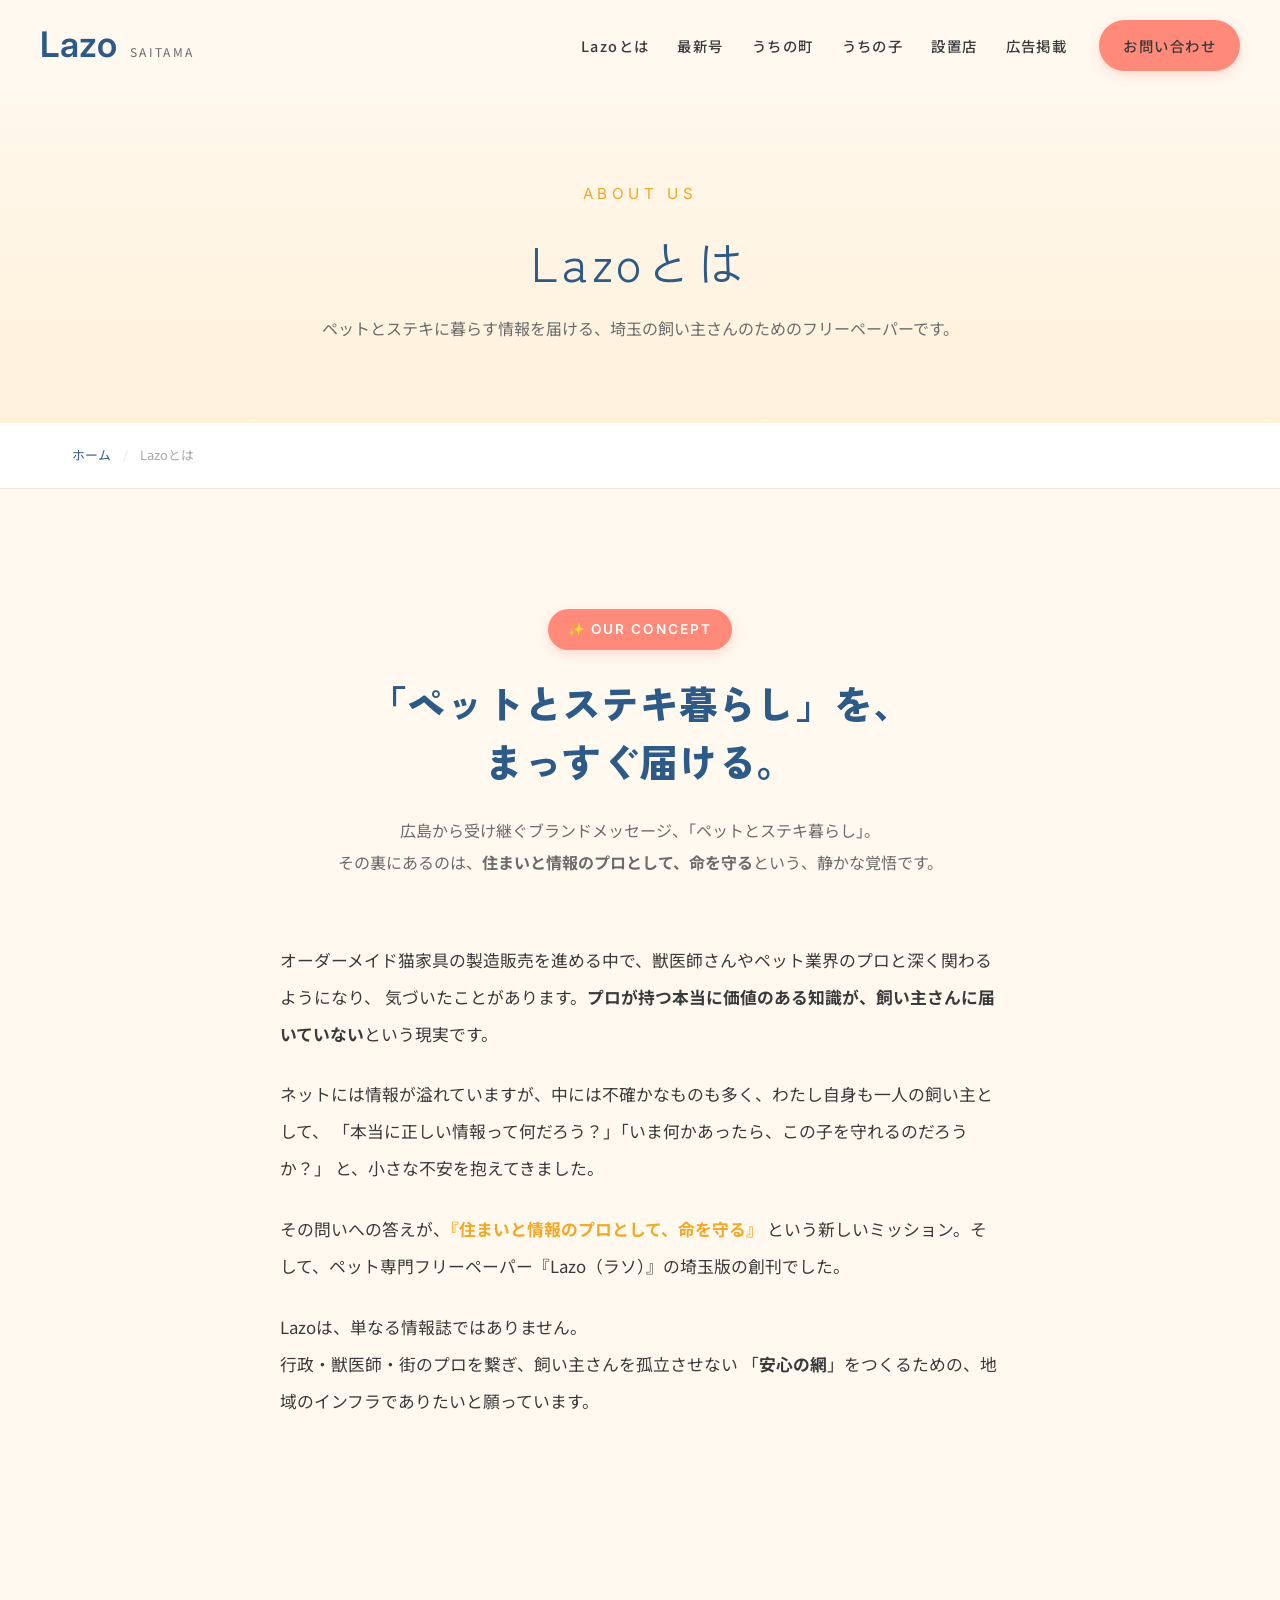
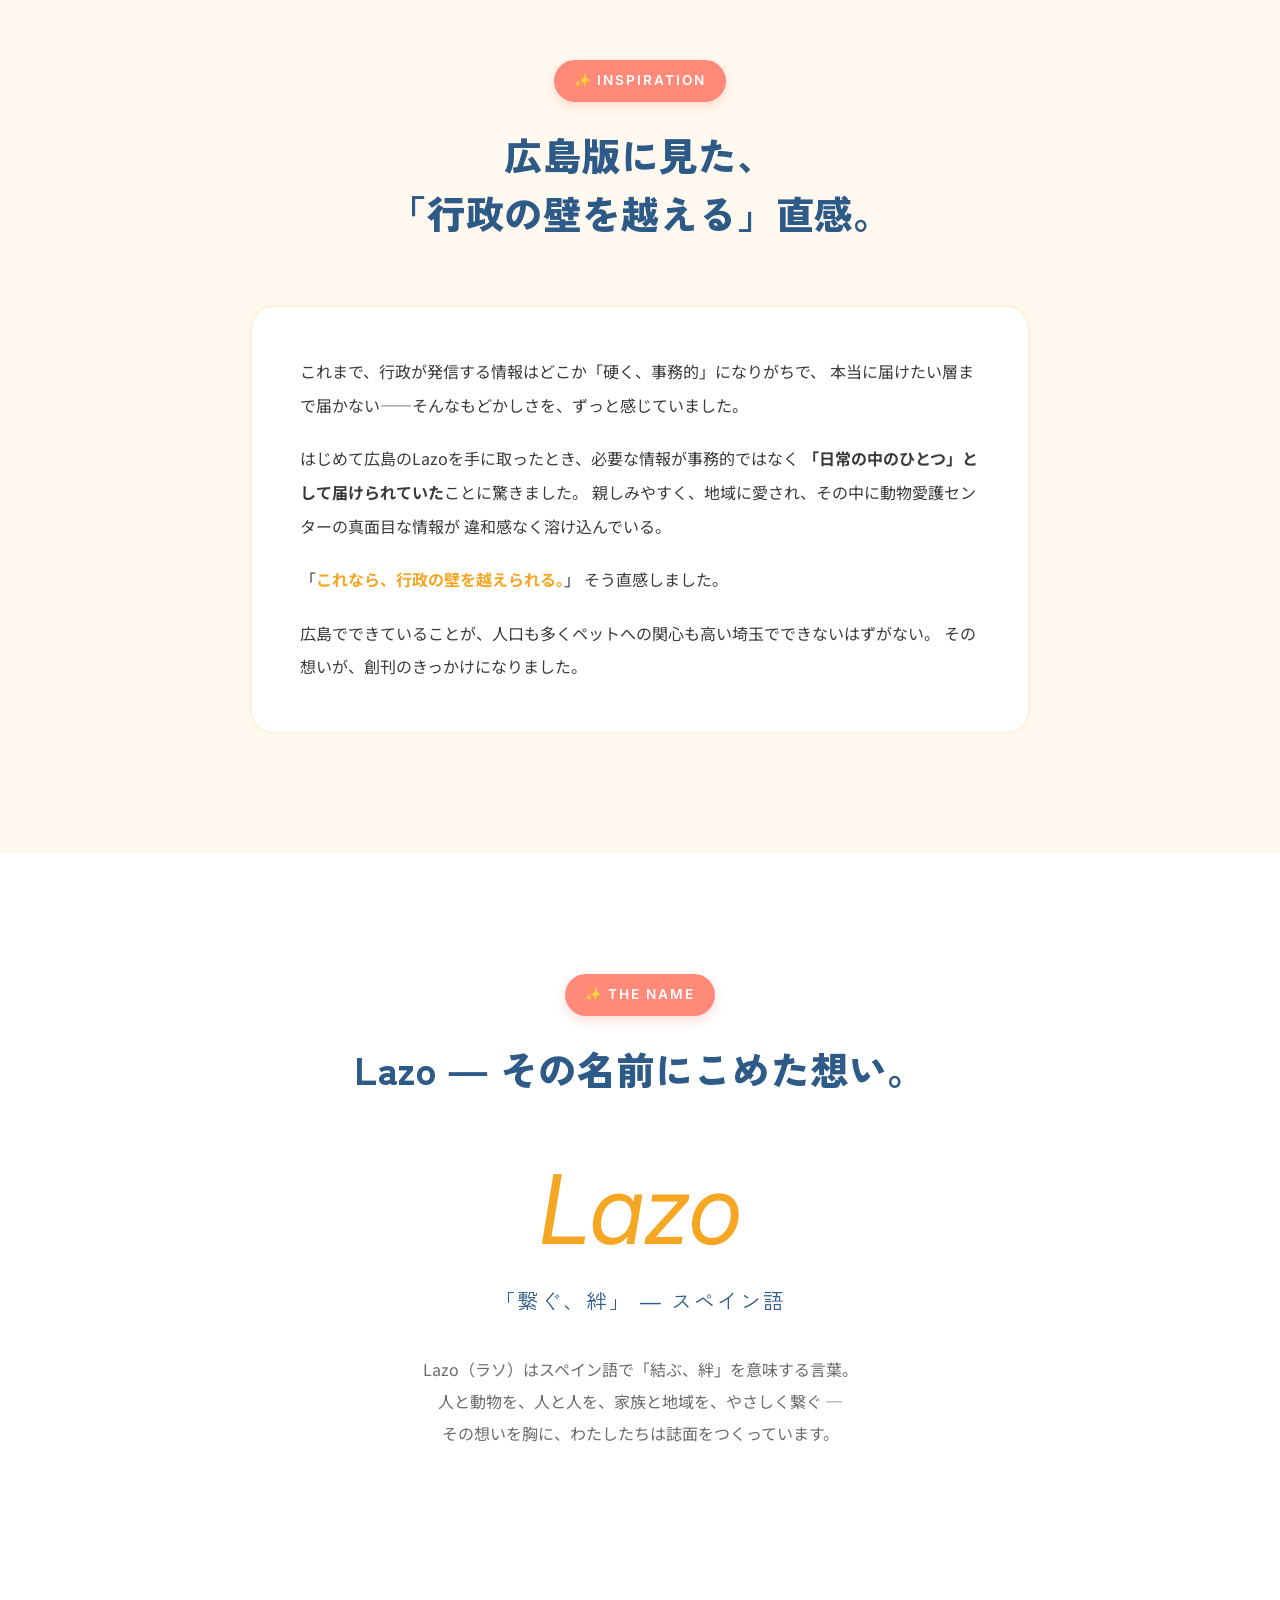
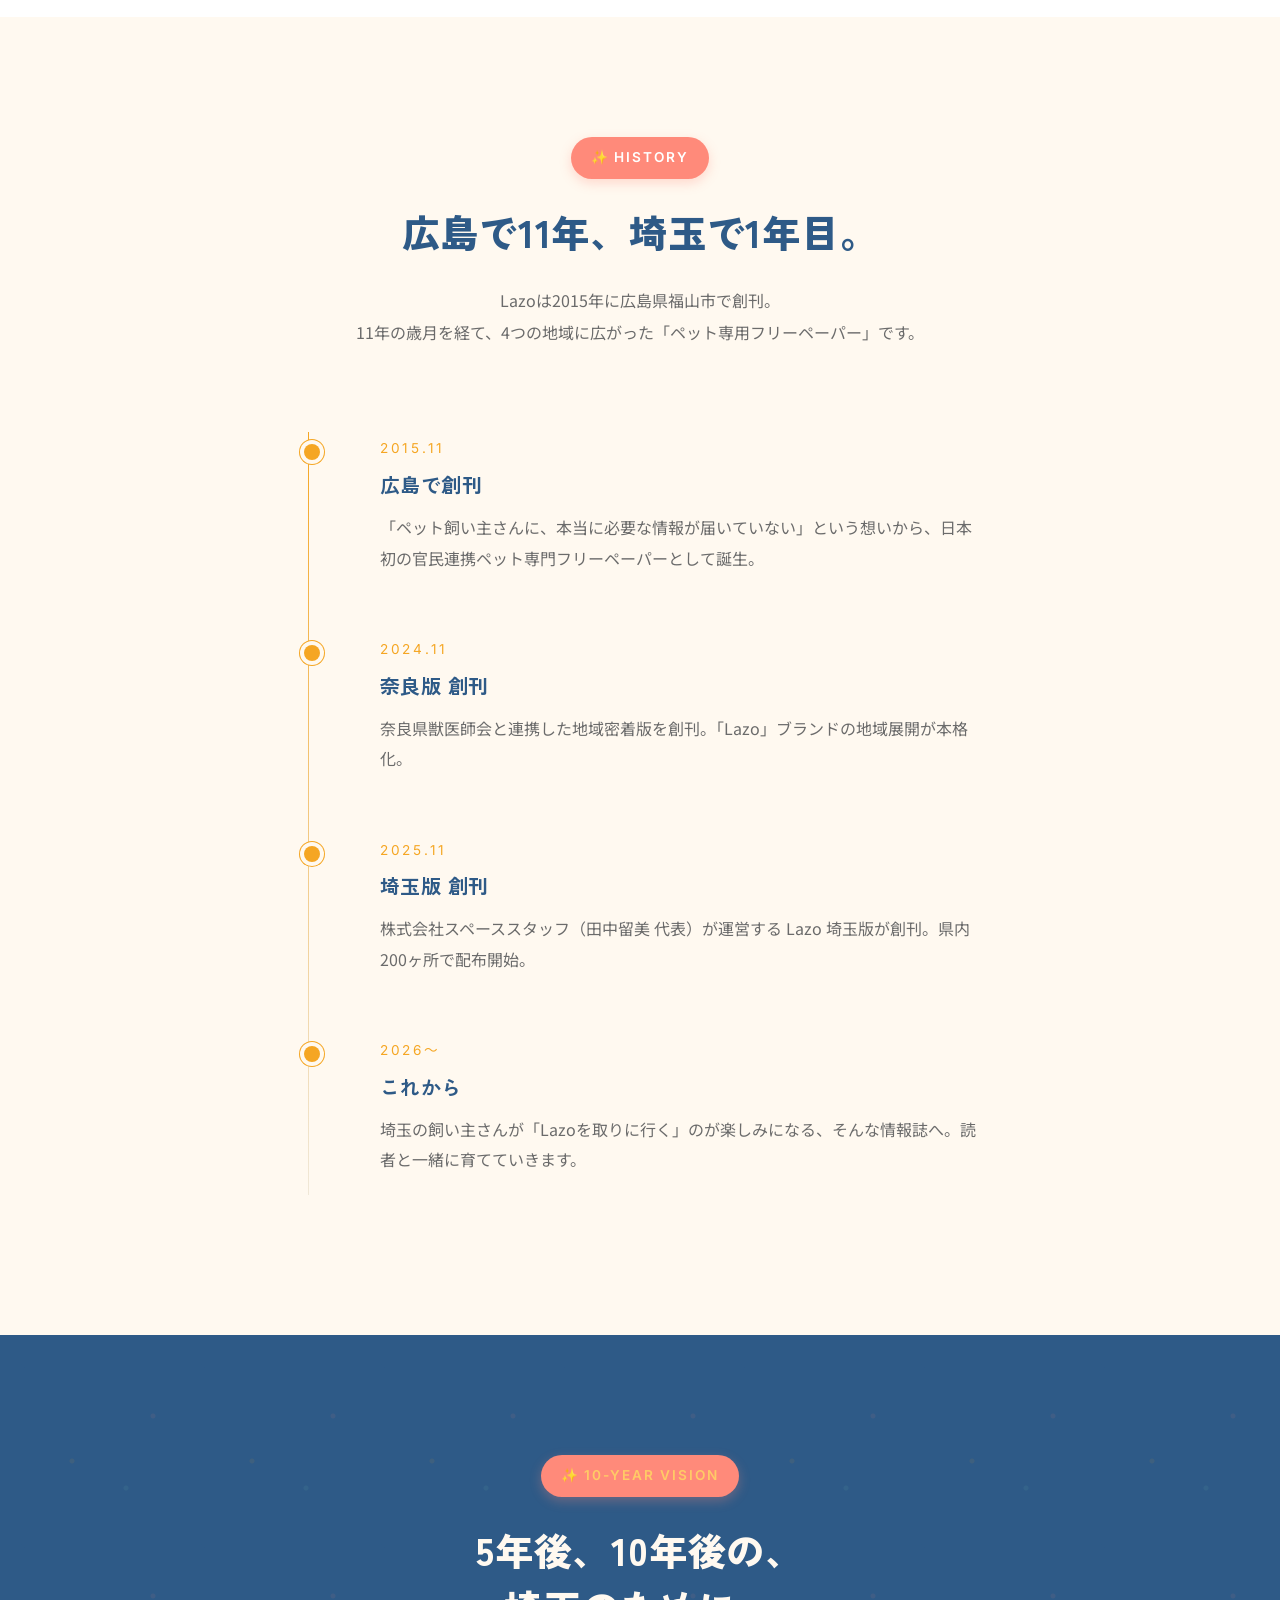
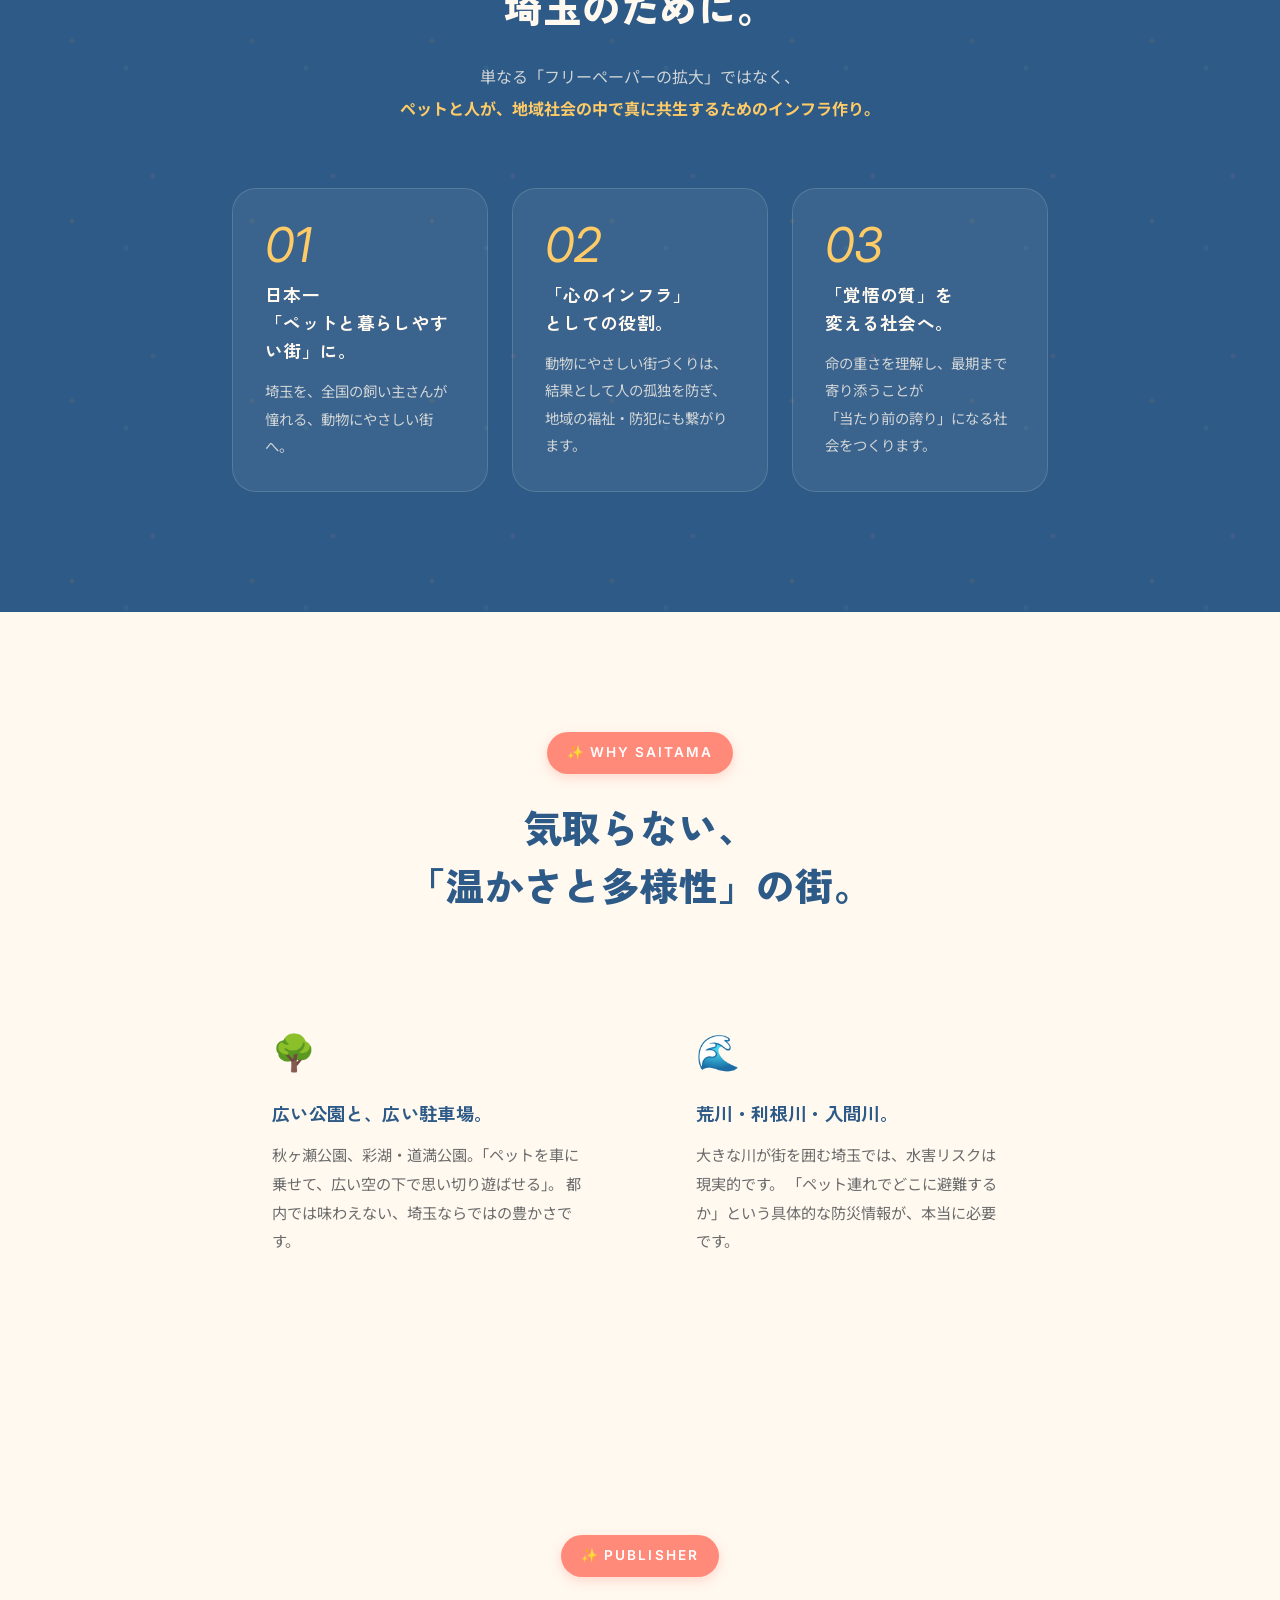
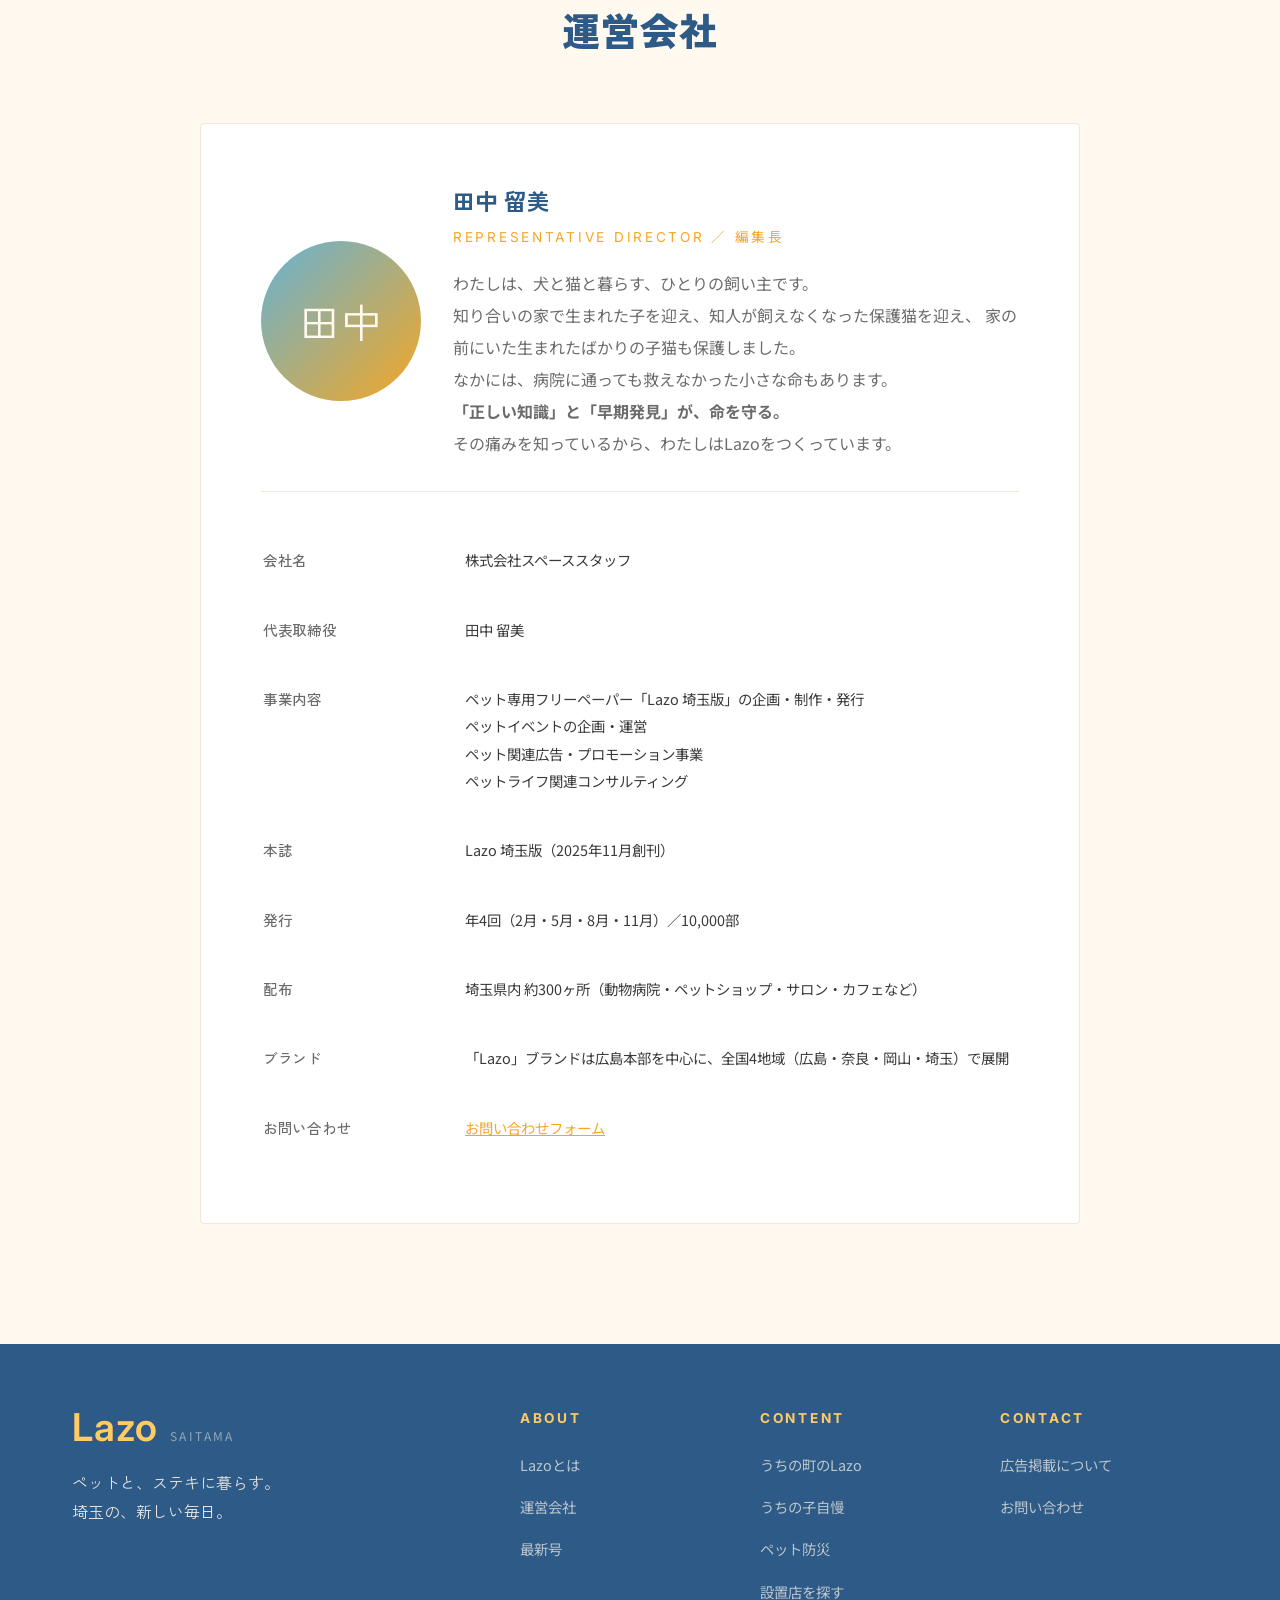
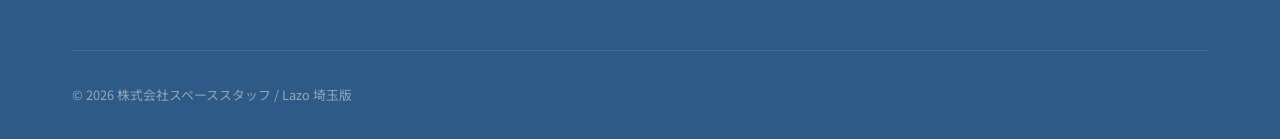
==== commit b6c82ed9: "キャッチコピー「ペットとステキに暮らす」を広島からのブランド資産として復元 index.html: - ヒーロー見出しを「ステキに暮らす。埼玉の、新しい毎日。」に戻す - meta/og タグも「ペッ" ====
--- a/about.html
+++ b/about.html
@@ -54,10 +54,10 @@
     <div class="container-narrow">
         <div class="section-header">
             <span class="section-eyebrow">OUR CONCEPT</span>
-            <h2 class="section-title">住まいと情報のプロとして、<br>命を守る。</h2>
+            <h2 class="section-title">「ペットとステキ暮らし」を、<br>まっすぐ届ける。</h2>
             <p class="section-lead">
-                「可愛いペット」ではなく、「かけがえのない家族」。<br>
-                その意識の差を埋めるために、Lazo埼玉版は生まれました。
+                広島から受け継ぐブランドメッセージ、「ペットとステキ暮らし」。<br>
+                その裏にあるのは、<strong>住まいと情報のプロとして、命を守る</strong>という、静かな覚悟です。
             </p>
         </div>
         <div style="line-height: 2.2; color: var(--color-text); font-size: 1.05rem; max-width: 720px; margin: 0 auto;">
